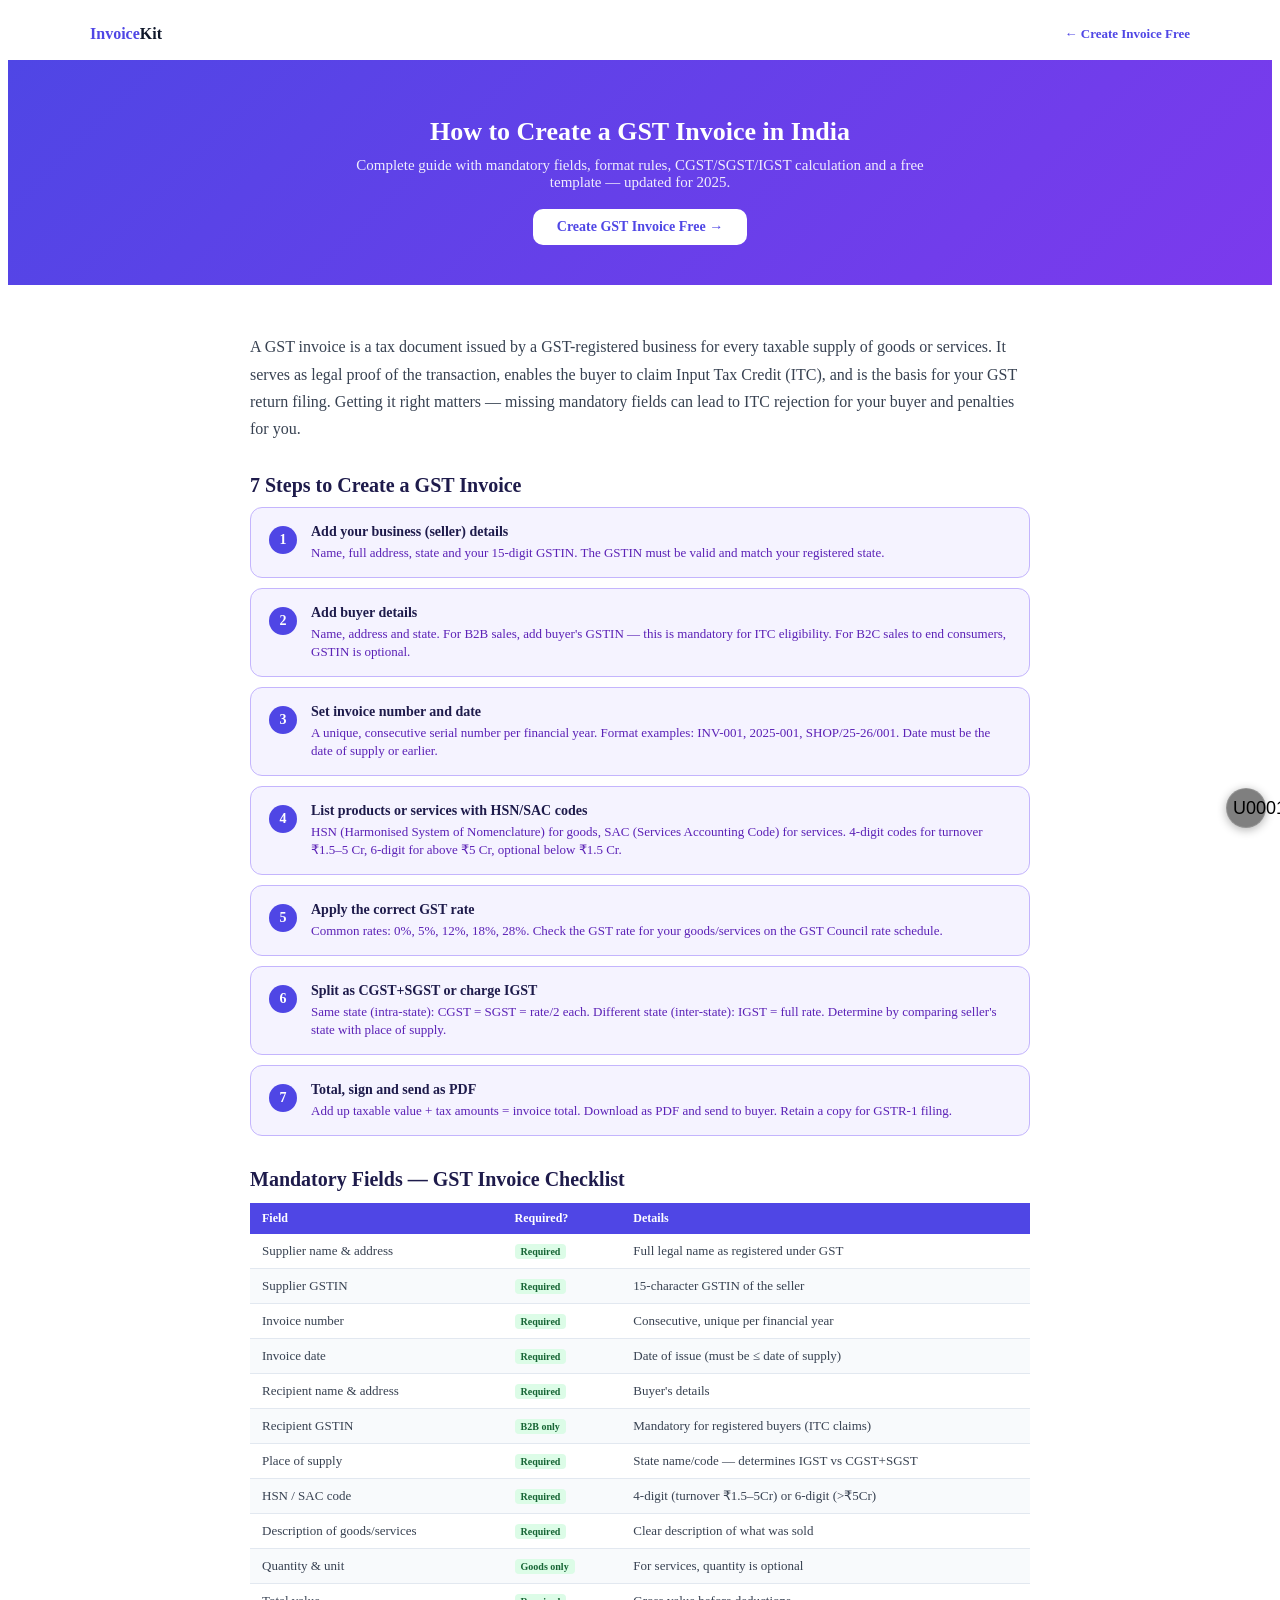
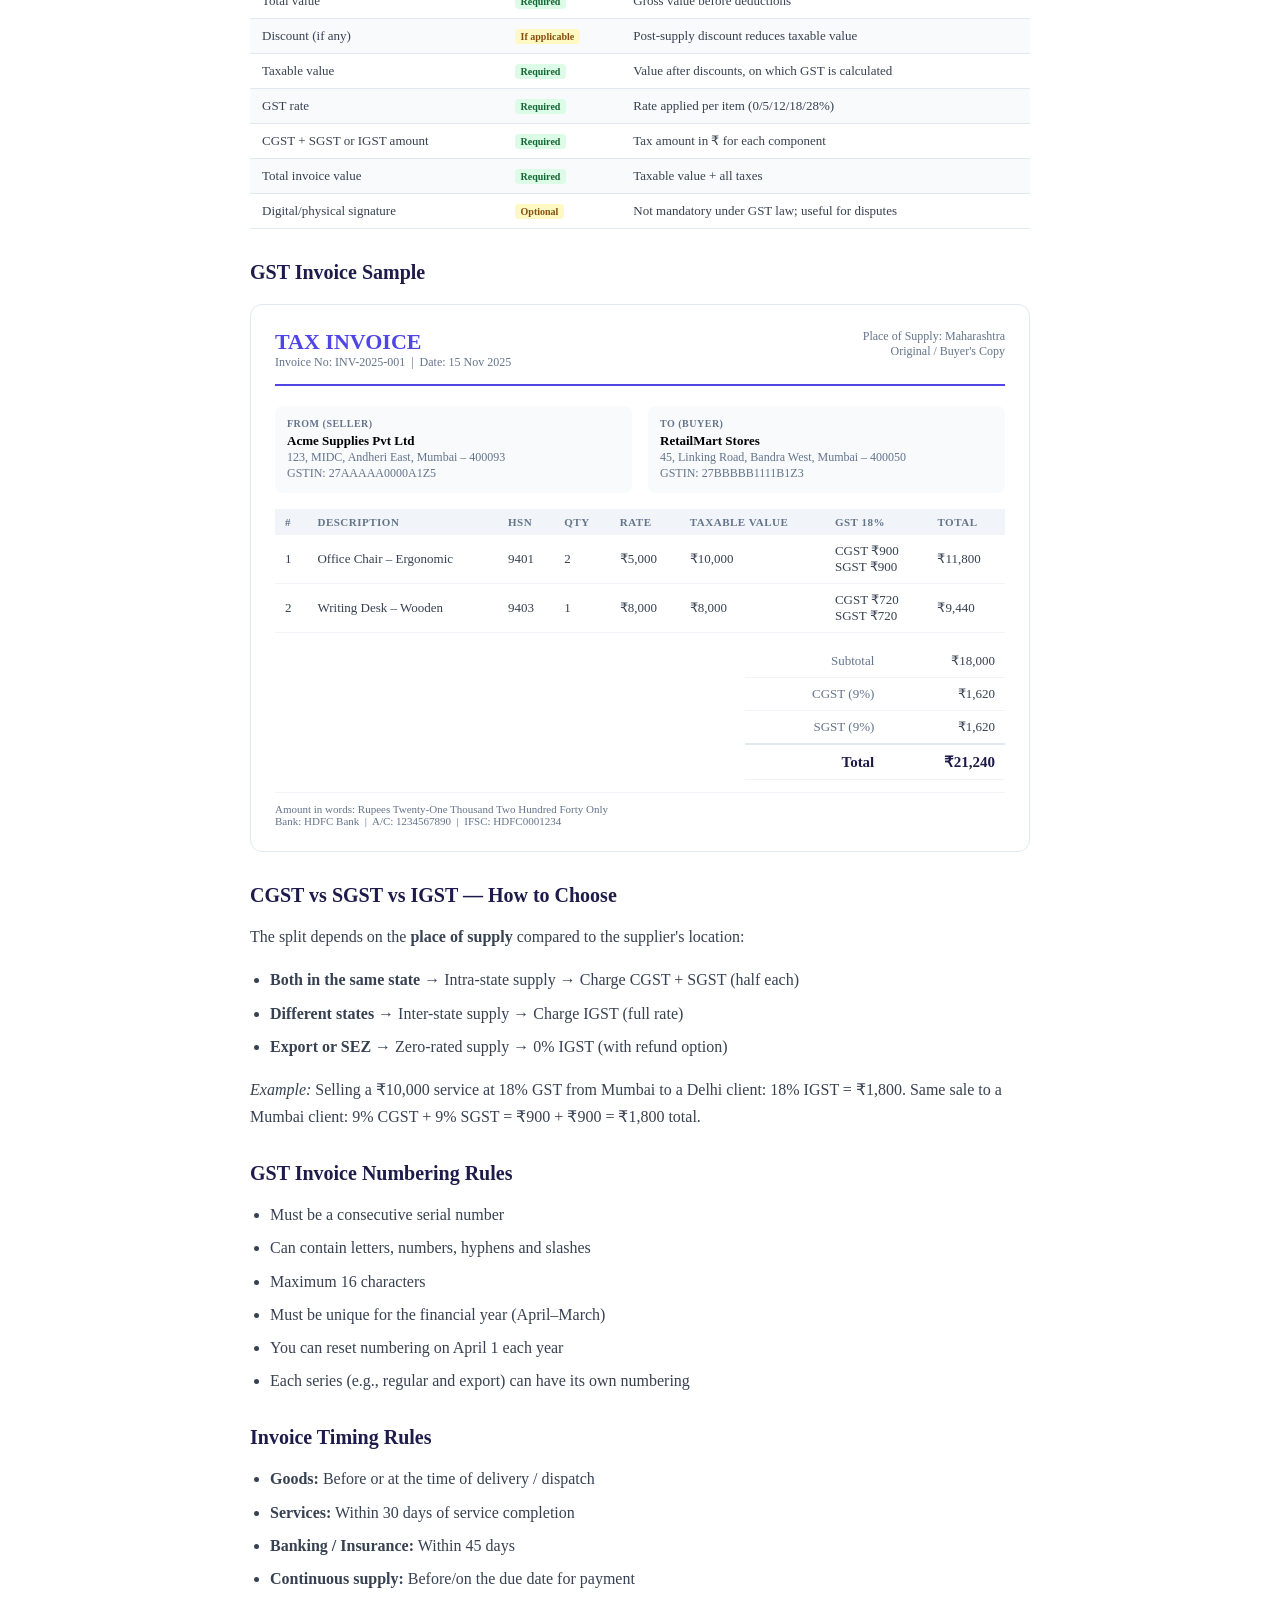
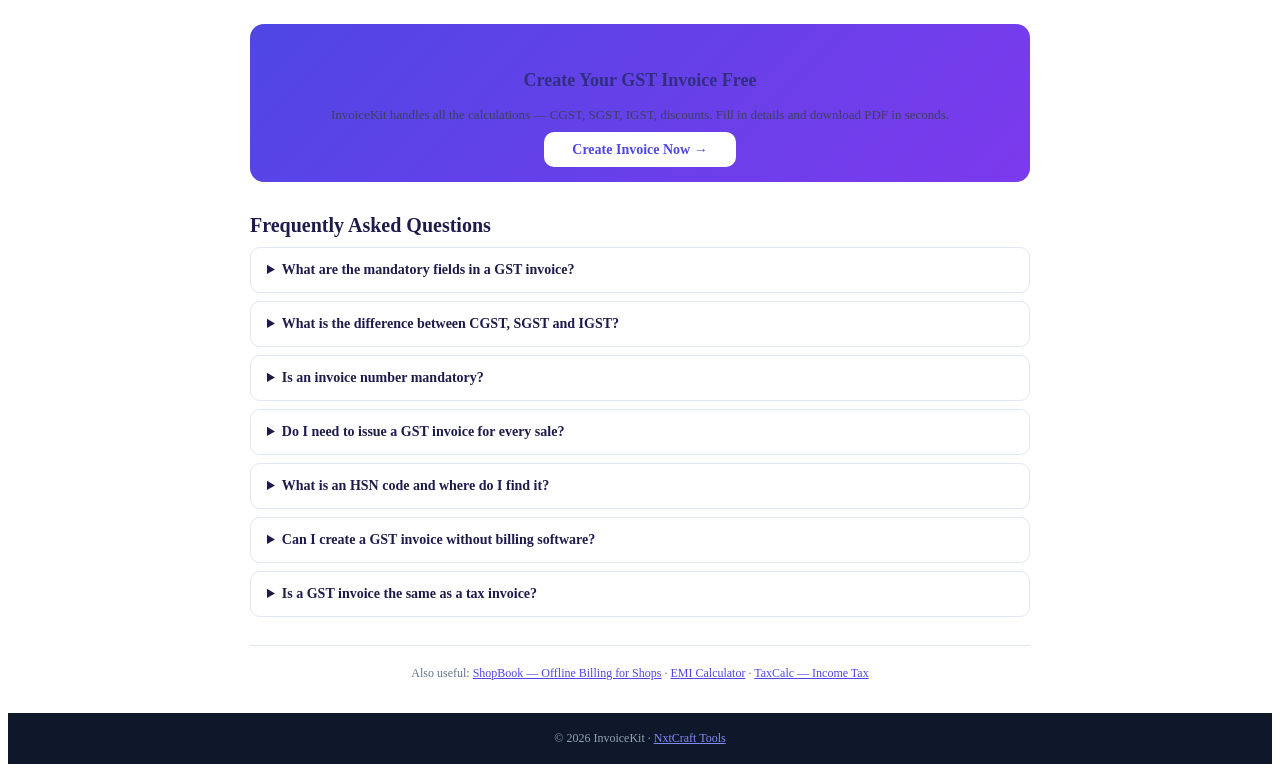
==== gst-invoice-guide/index.html @ d8c1b2c1 "feat: add dark mode toggle Co-Authored-By: Claude Sonnet 4.6 <noreply@anthropic.com>" ====
<!DOCTYPE html>
<html lang="en">
<head>
<script>!function(){var t=localStorage.getItem('nc_theme')||(window.matchMedia('(prefers-color-scheme:dark)').matches?'dark':'light');document.documentElement.setAttribute('data-theme',t)}()</script>
<meta charset="UTF-8">
<meta name="viewport" content="width=device-width, initial-scale=1.0">
<title>How to Create a GST Invoice — Complete Guide 2025 | InvoiceKit</title>
<meta name="description" content="Step-by-step guide to creating a GST invoice in India. Learn mandatory fields, GSTIN format, invoice numbering rules, HSN/SAC codes, GST calculation and free template.">
<meta name="keywords" content="how to create gst invoice, gst invoice format, gst invoice mandatory fields, gst invoice example, gst bill format, how to make gst invoice, gst invoice india, gst invoice template free">
<link rel="canonical" href="https://nxtcraft.github.io/invoicekit/gst-invoice-guide/">
<meta property="og:title" content="How to Create a GST Invoice — Complete Guide 2025">
<meta property="og:description" content="Step-by-step: mandatory fields, GSTIN, HSN codes, GST calculation, invoice numbering. Free GST invoice generator included.">
<meta property="og:type" content="article">
<meta name="twitter:card" content="summary_large_image">
<script type="application/ld+json">
{
  "@context": "https://schema.org",
  "@type": "FAQPage",
  "mainEntity": [
    {
      "@type": "Question",
      "name": "What are the mandatory fields in a GST invoice?",
      "acceptedAnswer": { "@type": "Answer", "text": "A GST invoice must include: (1) Supplier's name, address, and GSTIN, (2) Unique invoice number, (3) Date of issue, (4) Recipient's name, address, and GSTIN (for registered buyers), (5) Description of goods or services, (6) HSN or SAC code, (7) Quantity and unit, (8) Total value, (9) Taxable value after discounts, (10) GST rate (CGST+SGST or IGST), (11) Tax amount charged, (12) Place of supply." }
    },
    {
      "@type": "Question",
      "name": "What is the difference between CGST, SGST and IGST?",
      "acceptedAnswer": { "@type": "Answer", "text": "CGST (Central GST) and SGST (State GST) are charged on intra-state transactions — when buyer and seller are in the same state. Each is half of the total GST rate. IGST (Integrated GST) is charged on inter-state transactions — when buyer and seller are in different states. IGST equals the full GST rate. Example: 18% GST on an intra-state sale = 9% CGST + 9% SGST. Same item sold across state lines = 18% IGST." }
    },
    {
      "@type": "Question",
      "name": "Is an invoice number mandatory for GST?",
      "acceptedAnswer": { "@type": "Answer", "text": "Yes. A consecutive serial number is mandatory for every GST invoice. The number can contain letters, numbers, or special characters like hyphens. It must be unique for each financial year and can be reset at the start of a new financial year (April 1). Example formats: INV-001, 2025-001, TXN/2025/001." }
    },
    {
      "@type": "Question",
      "name": "When must a GST invoice be issued?",
      "acceptedAnswer": { "@type": "Answer", "text": "For goods: invoice must be issued at or before delivery (or dispatch if earlier). For services: within 30 days of service completion. For banking and insurance companies: within 45 days. Delayed invoices can attract penalties under GST law." }
    },
    {
      "@type": "Question",
      "name": "Is GST invoice required below ₹200?",
      "acceptedAnswer": { "@type": "Answer", "text": "No. A registered business is not required to issue a GST invoice for transactions below ₹200 to unregistered buyers, provided the buyer does not require an invoice. However, a consolidated invoice for all such transactions in a day must be issued." }
    }
  ]
}
</script>
<script type="application/ld+json">
{
  "@context": "https://schema.org",
  "@type": "HowTo",
  "name": "How to Create a GST Invoice",
  "description": "Step-by-step process to create a legally valid GST invoice in India",
  "totalTime": "PT5M",
  "step": [
    { "@type": "HowToStep", "name": "Add seller details", "text": "Enter your business name, address, state and GSTIN (15-digit GST Identification Number)." },
    { "@type": "HowToStep", "name": "Add buyer details", "text": "Enter the buyer's name, address, state and GSTIN (if registered). For B2C sales, GSTIN is optional." },
    { "@type": "HowToStep", "name": "Set invoice number and date", "text": "Enter a unique consecutive invoice number and the date of issue." },
    { "@type": "HowToStep", "name": "Add line items", "text": "For each product or service: description, HSN/SAC code, quantity, unit, rate and applicable GST rate." },
    { "@type": "HowToStep", "name": "Calculate GST", "text": "For intra-state: split GST equally as CGST + SGST. For inter-state: charge IGST at the full rate." },
    { "@type": "HowToStep", "name": "Add total and notes", "text": "Sum up taxable value, CGST, SGST/IGST and total invoice value. Add payment terms or bank details if needed." },
    { "@type": "HowToStep", "name": "Download or print", "text": "Save as PDF and send to the buyer. Keep a copy for your records and GST return filing." }
  ]
}
</script>
<link rel="stylesheet" href="../css/main.css">
<style>
.guide-hero { background: linear-gradient(135deg,#4f46e5 0%,#7c3aed 100%); color:#fff; padding:40px 24px; text-align:center; }
.guide-hero h1 { font-size:26px; font-weight:800; margin-bottom:10px; }
.guide-hero p { font-size:15px; opacity:.9; max-width:600px; margin:0 auto 18px; }
.guide-hero a.cta { display:inline-block; background:#fff; color:#4f46e5; font-weight:800; padding:10px 24px; border-radius:10px; text-decoration:none; font-size:14px; }
.guide-body { max-width:780px; margin:0 auto; padding:32px 20px; }
.guide-body h2 { font-size:20px; font-weight:800; color:#1e1b4b; margin:32px 0 10px; }
.guide-body h3 { font-size:16px; font-weight:700; color:#312e81; margin:22px 0 8px; }
.guide-body p { color:#374151; margin-bottom:12px; line-height:1.7; }
.guide-body ul, .guide-body ol { padding-left:20px; color:#374151; margin-bottom:12px; }
.guide-body li { margin-bottom:6px; line-height:1.7; }
.step-card { background:#f5f3ff; border:1.5px solid #c4b5fd; border-radius:12px; padding:16px 18px; margin:10px 0; display:flex; gap:14px; align-items:flex-start; }
.step-num { background:#4f46e5; color:#fff; font-weight:800; font-size:14px; border-radius:50%; width:28px; height:28px; display:flex; align-items:center; justify-content:center; flex-shrink:0; margin-top:2px; }
.step-text strong { display:block; font-size:14px; color:#1e1b4b; margin-bottom:3px; }
.step-text span { font-size:13px; color:#5b21b6; }
.invoice-sample { background:#fff; border:1.5px solid #e2e8f0; border-radius:12px; padding:24px; margin:20px 0; font-size:13px; }
.invoice-sample .inv-header { display:flex; justify-content:space-between; flex-wrap:wrap; gap:12px; margin-bottom:20px; padding-bottom:14px; border-bottom:2px solid #4f46e5; }
.invoice-sample .inv-title { font-size:22px; font-weight:900; color:#4f46e5; }
.invoice-sample .inv-meta { font-size:12px; color:#64748b; }
.invoice-sample .inv-parties { display:grid; grid-template-columns:1fr 1fr; gap:16px; margin-bottom:16px; }
.invoice-sample .party-block { background:#f8fafc; border-radius:8px; padding:12px; }
.invoice-sample .party-label { font-size:10px; font-weight:700; color:#64748b; text-transform:uppercase; letter-spacing:.5px; margin-bottom:4px; }
.invoice-sample table { width:100%; border-collapse:collapse; margin-bottom:12px; }
.invoice-sample th { background:#f1f5f9; font-size:11px; text-transform:uppercase; letter-spacing:.5px; color:#64748b; padding:7px 10px; text-align:left; }
.invoice-sample td { padding:8px 10px; border-bottom:1px solid #f1f5f9; color:#374151; }
.invoice-sample .totals { text-align:right; }
.invoice-sample .totals tr td:first-child { color:#64748b; }
.invoice-sample .totals tr.grand-total td { font-weight:800; color:#1e1b4b; font-size:15px; border-top:2px solid #e2e8f0; }
.faq-item { border:1px solid #e2e8f0; border-radius:10px; margin-bottom:8px; overflow:hidden; }
.faq-item summary { padding:14px 16px; font-weight:700; cursor:pointer; color:#1e1b4b; font-size:14px; }
.faq-item p { padding:0 16px 14px; color:#374151; font-size:13px; line-height:1.7; }
.field-table { width:100%; border-collapse:collapse; margin:12px 0; }
.field-table th { background:#4f46e5; color:#fff; font-size:12px; padding:8px 12px; text-align:left; }
.field-table td { padding:9px 12px; border-bottom:1px solid #e2e8f0; font-size:13px; color:#374151; }
.field-table tr:nth-child(even) td { background:#f8fafc; }
.req-badge { background:#dcfce7; color:#166534; font-size:10px; font-weight:700; padding:2px 6px; border-radius:4px; }
.opt-badge { background:#fef9c3; color:#854d0e; font-size:10px; font-weight:700; padding:2px 6px; border-radius:4px; }
.cta-box { background:linear-gradient(135deg,#4f46e5,#7c3aed); border-radius:14px; padding:24px; text-align:center; color:#fff; margin:32px 0; }
.cta-box h3 { font-size:18px; margin-bottom:8px; }
.cta-box p { font-size:13px; opacity:.9; margin-bottom:14px; }
.cta-box a { background:#fff; color:#4f46e5; font-weight:800; padding:10px 28px; border-radius:10px; text-decoration:none; font-size:14px; }
</style>

<style id="nc-dark">
html[data-theme="dark"]{color-scheme:dark}
html[data-theme="dark"] body{background:#111827!important;color:#e2e8f0!important}
html[data-theme="dark"] .card,html[data-theme="dark"] .form-panel,html[data-theme="dark"] .form-card,html[data-theme="dark"] .panel,html[data-theme="dark"] .info-box,html[data-theme="dark"] .result-box,html[data-theme="dark"] .result-card,html[data-theme="dark"] .calc-box,html[data-theme="dark"] .emi-card,html[data-theme="dark"] .schedule-wrap,html[data-theme="dark"] details,html[data-theme="dark"] .seo-box,html[data-theme="dark"] .note-box,html[data-theme="dark"] .breakdown-card{background:#1e293b!important;border-color:#334155!important;color:#e2e8f0!important}
html[data-theme="dark"] input[type=number],html[data-theme="dark"] input[type=text],html[data-theme="dark"] input[type=email],html[data-theme="dark"] input[type=range],html[data-theme="dark"] select,html[data-theme="dark"] textarea{background:#0f172a!important;border-color:#334155!important;color:#e2e8f0!important}
html[data-theme="dark"] table th{background:#1e293b!important;color:#94a3b8!important;border-color:#334155!important}
html[data-theme="dark"] table td{border-color:#1e293b!important;color:#e2e8f0!important}
html[data-theme="dark"] table tr:nth-child(even) td{background:#1a2535!important}
html[data-theme="dark"] h1,html[data-theme="dark"] h2,html[data-theme="dark"] h3,html[data-theme="dark"] h4{color:#f1f5f9!important}
html[data-theme="dark"] p,html[data-theme="dark"] li{color:#cbd5e1!important}
html[data-theme="dark"] label{color:#94a3b8!important}
</style>
</head>
<body>

<nav>
  <div style="display:flex; align-items:center; justify-content:space-between; max-width:1100px; margin:0 auto; padding:0 20px; height:52px;">
    <a href="../" style="font-weight:800; color:#4f46e5; text-decoration:none; font-size:16px;">Invoice<span style="color:#0f172a;">Kit</span></a>
    <a href="../" style="font-size:13px; color:#4f46e5; text-decoration:none; font-weight:600;">← Create Invoice Free</a>
  </div>
</nav>

<div class="guide-hero">
  <h1>How to Create a GST Invoice in India</h1>
  <p>Complete guide with mandatory fields, format rules, CGST/SGST/IGST calculation and a free template — updated for 2025.</p>
  <a href="../" class="cta">Create GST Invoice Free →</a>
</div>

<div class="guide-body">

  <p>A GST invoice is a tax document issued by a GST-registered business for every taxable supply of goods or services. It serves as legal proof of the transaction, enables the buyer to claim Input Tax Credit (ITC), and is the basis for your GST return filing. Getting it right matters — missing mandatory fields can lead to ITC rejection for your buyer and penalties for you.</p>

  <h2>7 Steps to Create a GST Invoice</h2>

  <div class="step-card">
    <div class="step-num">1</div>
    <div class="step-text">
      <strong>Add your business (seller) details</strong>
      <span>Name, full address, state and your 15-digit GSTIN. The GSTIN must be valid and match your registered state.</span>
    </div>
  </div>
  <div class="step-card">
    <div class="step-num">2</div>
    <div class="step-text">
      <strong>Add buyer details</strong>
      <span>Name, address and state. For B2B sales, add buyer's GSTIN — this is mandatory for ITC eligibility. For B2C sales to end consumers, GSTIN is optional.</span>
    </div>
  </div>
  <div class="step-card">
    <div class="step-num">3</div>
    <div class="step-text">
      <strong>Set invoice number and date</strong>
      <span>A unique, consecutive serial number per financial year. Format examples: INV-001, 2025-001, SHOP/25-26/001. Date must be the date of supply or earlier.</span>
    </div>
  </div>
  <div class="step-card">
    <div class="step-num">4</div>
    <div class="step-text">
      <strong>List products or services with HSN/SAC codes</strong>
      <span>HSN (Harmonised System of Nomenclature) for goods, SAC (Services Accounting Code) for services. 4-digit codes for turnover ₹1.5–5 Cr, 6-digit for above ₹5 Cr, optional below ₹1.5 Cr.</span>
    </div>
  </div>
  <div class="step-card">
    <div class="step-num">5</div>
    <div class="step-text">
      <strong>Apply the correct GST rate</strong>
      <span>Common rates: 0%, 5%, 12%, 18%, 28%. Check the GST rate for your goods/services on the GST Council rate schedule.</span>
    </div>
  </div>
  <div class="step-card">
    <div class="step-num">6</div>
    <div class="step-text">
      <strong>Split as CGST+SGST or charge IGST</strong>
      <span>Same state (intra-state): CGST = SGST = rate/2 each. Different state (inter-state): IGST = full rate. Determine by comparing seller's state with place of supply.</span>
    </div>
  </div>
  <div class="step-card">
    <div class="step-num">7</div>
    <div class="step-text">
      <strong>Total, sign and send as PDF</strong>
      <span>Add up taxable value + tax amounts = invoice total. Download as PDF and send to buyer. Retain a copy for GSTR-1 filing.</span>
    </div>
  </div>

  <h2>Mandatory Fields — GST Invoice Checklist</h2>
  <table class="field-table">
    <thead><tr><th>Field</th><th>Required?</th><th>Details</th></tr></thead>
    <tbody>
      <tr><td>Supplier name & address</td><td><span class="req-badge">Required</span></td><td>Full legal name as registered under GST</td></tr>
      <tr><td>Supplier GSTIN</td><td><span class="req-badge">Required</span></td><td>15-character GSTIN of the seller</td></tr>
      <tr><td>Invoice number</td><td><span class="req-badge">Required</span></td><td>Consecutive, unique per financial year</td></tr>
      <tr><td>Invoice date</td><td><span class="req-badge">Required</span></td><td>Date of issue (must be ≤ date of supply)</td></tr>
      <tr><td>Recipient name & address</td><td><span class="req-badge">Required</span></td><td>Buyer's details</td></tr>
      <tr><td>Recipient GSTIN</td><td><span class="req-badge">B2B only</span></td><td>Mandatory for registered buyers (ITC claims)</td></tr>
      <tr><td>Place of supply</td><td><span class="req-badge">Required</span></td><td>State name/code — determines IGST vs CGST+SGST</td></tr>
      <tr><td>HSN / SAC code</td><td><span class="req-badge">Required</span></td><td>4-digit (turnover ₹1.5–5Cr) or 6-digit (>₹5Cr)</td></tr>
      <tr><td>Description of goods/services</td><td><span class="req-badge">Required</span></td><td>Clear description of what was sold</td></tr>
      <tr><td>Quantity & unit</td><td><span class="req-badge">Goods only</span></td><td>For services, quantity is optional</td></tr>
      <tr><td>Total value</td><td><span class="req-badge">Required</span></td><td>Gross value before deductions</td></tr>
      <tr><td>Discount (if any)</td><td><span class="opt-badge">If applicable</span></td><td>Post-supply discount reduces taxable value</td></tr>
      <tr><td>Taxable value</td><td><span class="req-badge">Required</span></td><td>Value after discounts, on which GST is calculated</td></tr>
      <tr><td>GST rate</td><td><span class="req-badge">Required</span></td><td>Rate applied per item (0/5/12/18/28%)</td></tr>
      <tr><td>CGST + SGST or IGST amount</td><td><span class="req-badge">Required</span></td><td>Tax amount in ₹ for each component</td></tr>
      <tr><td>Total invoice value</td><td><span class="req-badge">Required</span></td><td>Taxable value + all taxes</td></tr>
      <tr><td>Digital/physical signature</td><td><span class="opt-badge">Optional</span></td><td>Not mandatory under GST law; useful for disputes</td></tr>
    </tbody>
  </table>

  <h2>GST Invoice Sample</h2>
  <div class="invoice-sample">
    <div class="inv-header">
      <div>
        <div class="inv-title">TAX INVOICE</div>
        <div class="inv-meta">Invoice No: INV-2025-001 &nbsp;|&nbsp; Date: 15 Nov 2025</div>
      </div>
      <div style="text-align:right; font-size:12px; color:#64748b;">
        <div>Place of Supply: Maharashtra</div>
        <div>Original / Buyer's Copy</div>
      </div>
    </div>
    <div class="inv-parties">
      <div class="party-block">
        <div class="party-label">From (Seller)</div>
        <strong style="font-size:13px;">Acme Supplies Pvt Ltd</strong><br>
        <span style="color:#64748b; font-size:12px;">123, MIDC, Andheri East, Mumbai – 400093<br>GSTIN: 27AAAAA0000A1Z5</span>
      </div>
      <div class="party-block">
        <div class="party-label">To (Buyer)</div>
        <strong style="font-size:13px;">RetailMart Stores</strong><br>
        <span style="color:#64748b; font-size:12px;">45, Linking Road, Bandra West, Mumbai – 400050<br>GSTIN: 27BBBBB1111B1Z3</span>
      </div>
    </div>
    <table>
      <thead>
        <tr><th>#</th><th>Description</th><th>HSN</th><th>Qty</th><th>Rate</th><th>Taxable Value</th><th>GST 18%</th><th>Total</th></tr>
      </thead>
      <tbody>
        <tr><td>1</td><td>Office Chair – Ergonomic</td><td>9401</td><td>2</td><td>₹5,000</td><td>₹10,000</td><td>CGST ₹900<br>SGST ₹900</td><td>₹11,800</td></tr>
        <tr><td>2</td><td>Writing Desk – Wooden</td><td>9403</td><td>1</td><td>₹8,000</td><td>₹8,000</td><td>CGST ₹720<br>SGST ₹720</td><td>₹9,440</td></tr>
      </tbody>
    </table>
    <div class="totals">
      <table style="width:260px; margin-left:auto;">
        <tbody class="totals">
          <tr><td>Subtotal</td><td>₹18,000</td></tr>
          <tr><td>CGST (9%)</td><td>₹1,620</td></tr>
          <tr><td>SGST (9%)</td><td>₹1,620</td></tr>
          <tr class="grand-total"><td>Total</td><td>₹21,240</td></tr>
        </tbody>
      </table>
    </div>
    <div style="font-size:11px; color:#64748b; margin-top:12px; border-top:1px solid #f1f5f9; padding-top:10px;">
      Amount in words: Rupees Twenty-One Thousand Two Hundred Forty Only<br>
      Bank: HDFC Bank &nbsp;|&nbsp; A/C: 1234567890 &nbsp;|&nbsp; IFSC: HDFC0001234
    </div>
  </div>

  <h2>CGST vs SGST vs IGST — How to Choose</h2>
  <p>The split depends on the <strong>place of supply</strong> compared to the supplier's location:</p>
  <ul>
    <li><strong>Both in the same state</strong> → Intra-state supply → Charge CGST + SGST (half each)</li>
    <li><strong>Different states</strong> → Inter-state supply → Charge IGST (full rate)</li>
    <li><strong>Export or SEZ</strong> → Zero-rated supply → 0% IGST (with refund option)</li>
  </ul>
  <p><em>Example:</em> Selling a ₹10,000 service at 18% GST from Mumbai to a Delhi client: 18% IGST = ₹1,800. Same sale to a Mumbai client: 9% CGST + 9% SGST = ₹900 + ₹900 = ₹1,800 total.</p>

  <h2>GST Invoice Numbering Rules</h2>
  <ul>
    <li>Must be a consecutive serial number</li>
    <li>Can contain letters, numbers, hyphens and slashes</li>
    <li>Maximum 16 characters</li>
    <li>Must be unique for the financial year (April–March)</li>
    <li>You can reset numbering on April 1 each year</li>
    <li>Each series (e.g., regular and export) can have its own numbering</li>
  </ul>

  <h2>Invoice Timing Rules</h2>
  <ul>
    <li><strong>Goods:</strong> Before or at the time of delivery / dispatch</li>
    <li><strong>Services:</strong> Within 30 days of service completion</li>
    <li><strong>Banking / Insurance:</strong> Within 45 days</li>
    <li><strong>Continuous supply:</strong> Before/on the due date for payment</li>
  </ul>

  <div class="cta-box">
    <h3>Create Your GST Invoice Free</h3>
    <p>InvoiceKit handles all the calculations — CGST, SGST, IGST, discounts. Fill in details and download PDF in seconds.</p>
    <a href="../">Create Invoice Now →</a>
  </div>

  <h2>Frequently Asked Questions</h2>

  <details class="faq-item">
    <summary>What are the mandatory fields in a GST invoice?</summary>
    <p>Supplier name, address and GSTIN; invoice number and date; recipient details and GSTIN (for B2B); place of supply; HSN/SAC code; description, quantity and rate; taxable value; GST rate and amount (CGST+SGST or IGST); and total invoice value.</p>
  </details>

  <details class="faq-item">
    <summary>What is the difference between CGST, SGST and IGST?</summary>
    <p>CGST and SGST are charged on intra-state (within the same state) transactions — each at half the GST rate. IGST is charged on inter-state transactions at the full GST rate. Both result in the same total tax for the buyer, but the government distributes the revenue differently.</p>
  </details>

  <details class="faq-item">
    <summary>Is an invoice number mandatory?</summary>
    <p>Yes. A consecutive, unique serial number is mandatory on every GST invoice. It can include letters, numbers, hyphens and slashes (max 16 characters) and must be unique within the financial year.</p>
  </details>

  <details class="faq-item">
    <summary>Do I need to issue a GST invoice for every sale?</summary>
    <p>For sales above ₹200 to unregistered buyers, yes. For sales below ₹200 to unregistered buyers, you can issue a consolidated invoice for all such transactions during a day. For registered buyers (B2B), always issue an invoice regardless of amount.</p>
  </details>

  <details class="faq-item">
    <summary>What is an HSN code and where do I find it?</summary>
    <p>HSN (Harmonised System of Nomenclature) is an international system for classifying goods. In India, businesses with annual turnover above ₹1.5 crore must mention HSN codes on invoices (4-digit for ₹1.5–5Cr, 6-digit for above ₹5Cr). You can find HSN codes on the GST portal (www.gst.gov.in) under the HSN Search tool.</p>
  </details>

  <details class="faq-item">
    <summary>Can I create a GST invoice without billing software?</summary>
    <p>Yes. You can create a GST invoice in Excel, Word, or using a free online tool like InvoiceKit. The law doesn't require special software — it only requires that all mandatory fields are present and the invoice is retained for 6 years. Free tools are fine for small businesses and freelancers.</p>
  </details>

  <details class="faq-item">
    <summary>Is a GST invoice the same as a tax invoice?</summary>
    <p>Yes, under GST law the official document is called a "Tax Invoice." A GST invoice and tax invoice refer to the same document. Some states used to have separate VAT invoices before GST — those are now replaced by the unified GST tax invoice.</p>
  </details>

  <div style="margin-top:28px; padding-top:20px; border-top:1px solid #e2e8f0; text-align:center; font-size:12px; color:#64748b;">
    Also useful: <a href="https://nxtcraft.github.io/shopbook/" style="color:#4f46e5;">ShopBook — Offline Billing for Shops</a> ·
    <a href="https://nxtcraft.github.io/emicalc/" style="color:#4f46e5;">EMI Calculator</a> ·
    <a href="https://nxtcraft.github.io/taxcalc/" style="color:#4f46e5;">TaxCalc — Income Tax</a>
  </div>

</div>

<footer style="background:#0f172a; color:#94a3b8; text-align:center; padding:18px; font-size:12px; margin-top:0;">
  &copy; 2026 InvoiceKit · <a href="https://nxtcraft.github.io/" style="color:#818cf8;">NxtCraft Tools</a>
</footer>

<button id="nc-dm" title="Toggle dark mode" onclick="!function(){var e=document.documentElement,t=e.getAttribute('data-theme')==='dark'?'light':'dark';e.setAttribute('data-theme',t);localStorage.setItem('nc_theme',t);document.getElementById('nc-dm').textContent=t==='dark'?'\u2600\ufe0f':'\U0001f319'}()" style="position:fixed;bottom:72px;right:14px;z-index:9999;width:40px;height:40px;border-radius:50%;border:1px solid rgba(255,255,255,.15);cursor:pointer;font-size:18px;background:rgba(0,0,0,.5);backdrop-filter:blur(6px);box-shadow:0 2px 10px rgba(0,0,0,.3)">🌙</button>
<script>!function(){var b=document.getElementById('nc-dm');if(b)b.textContent=localStorage.getItem('nc_theme')==='dark'?'\u2600\ufe0f':'\U0001f319'}()</script>
</body>
</html>
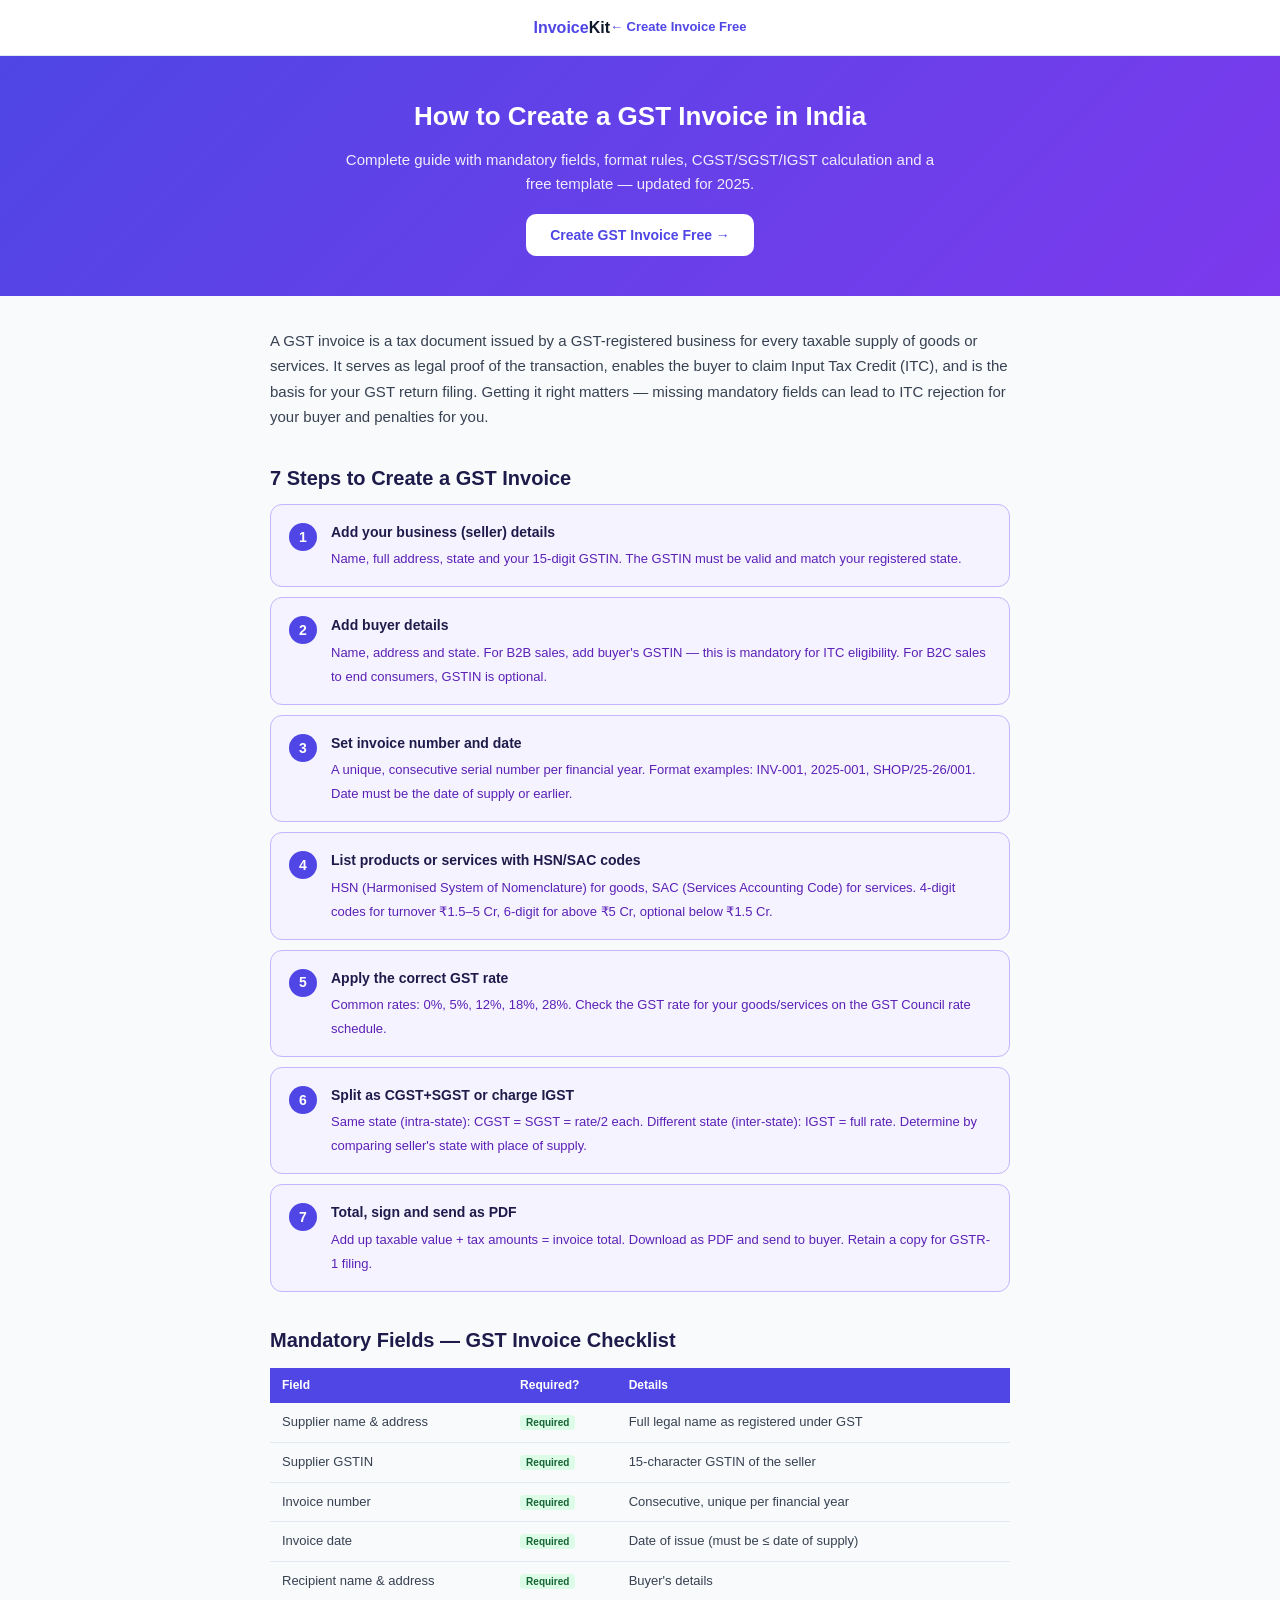
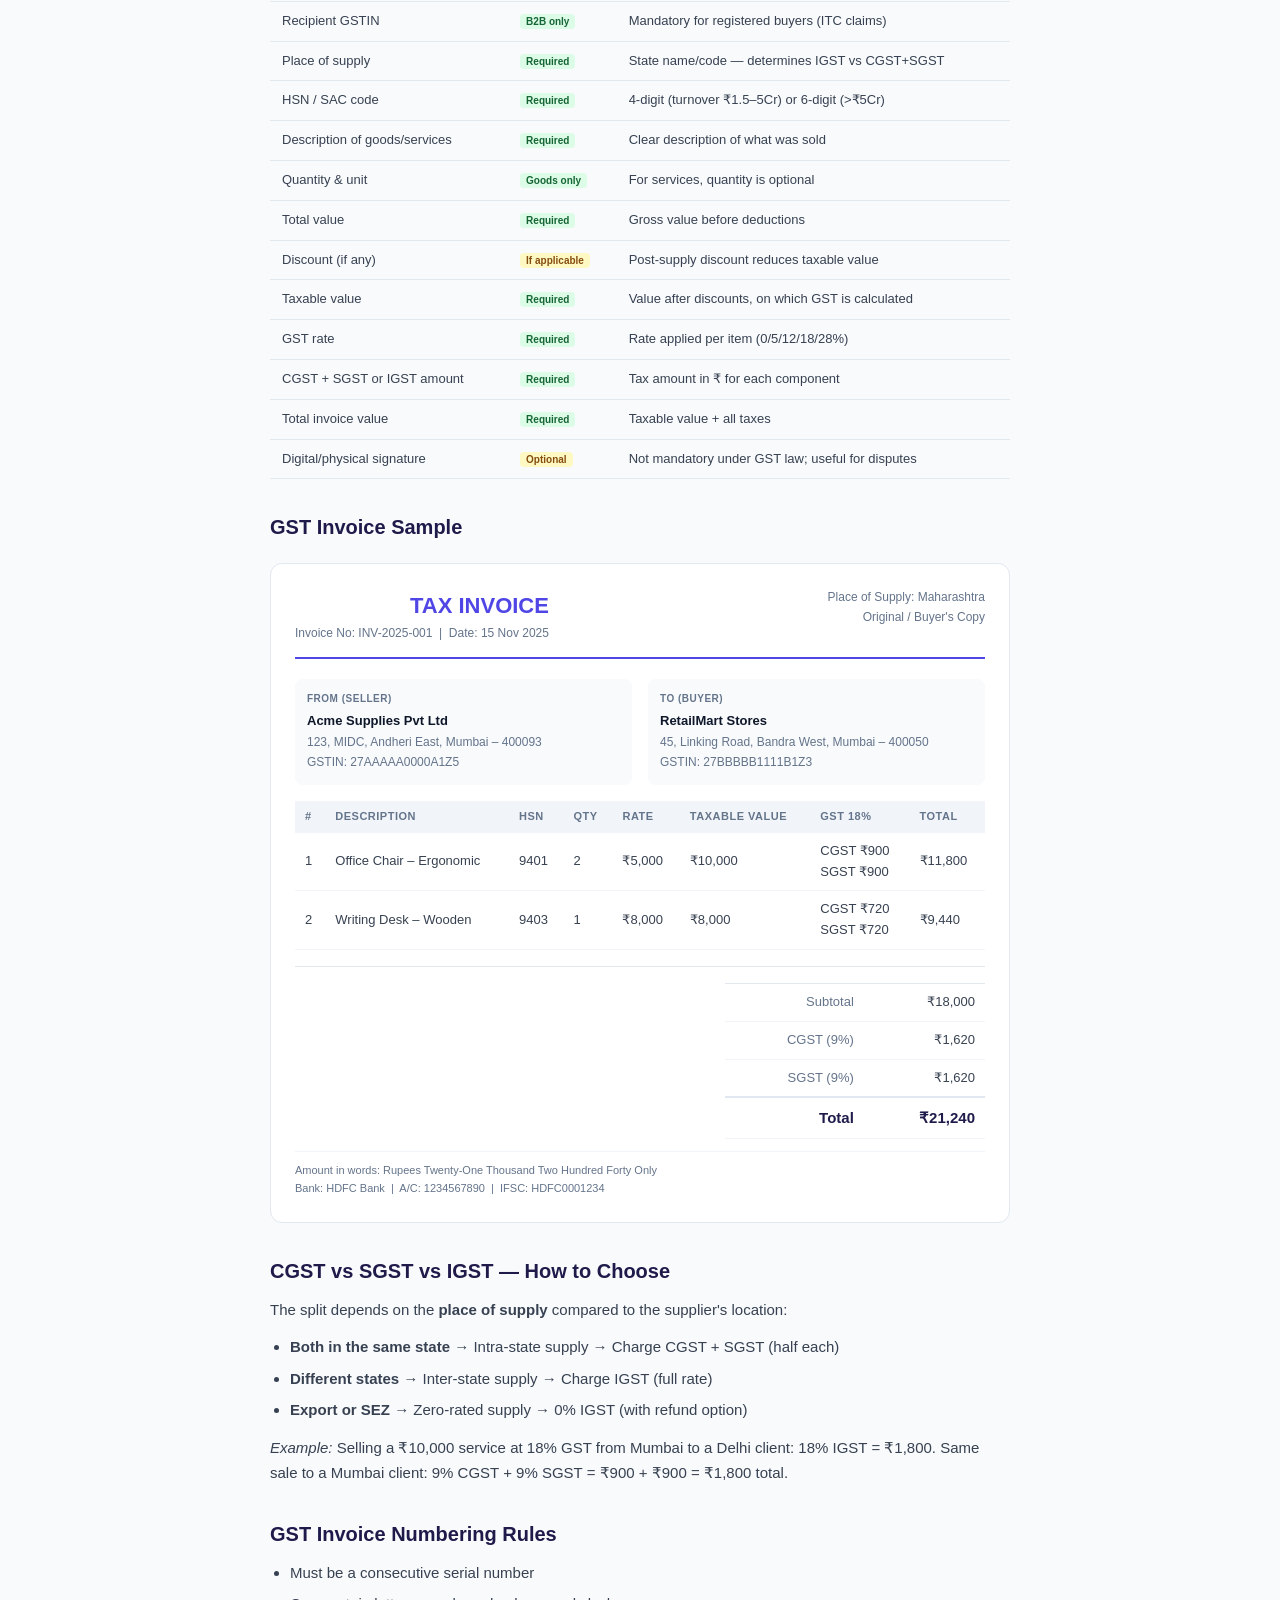
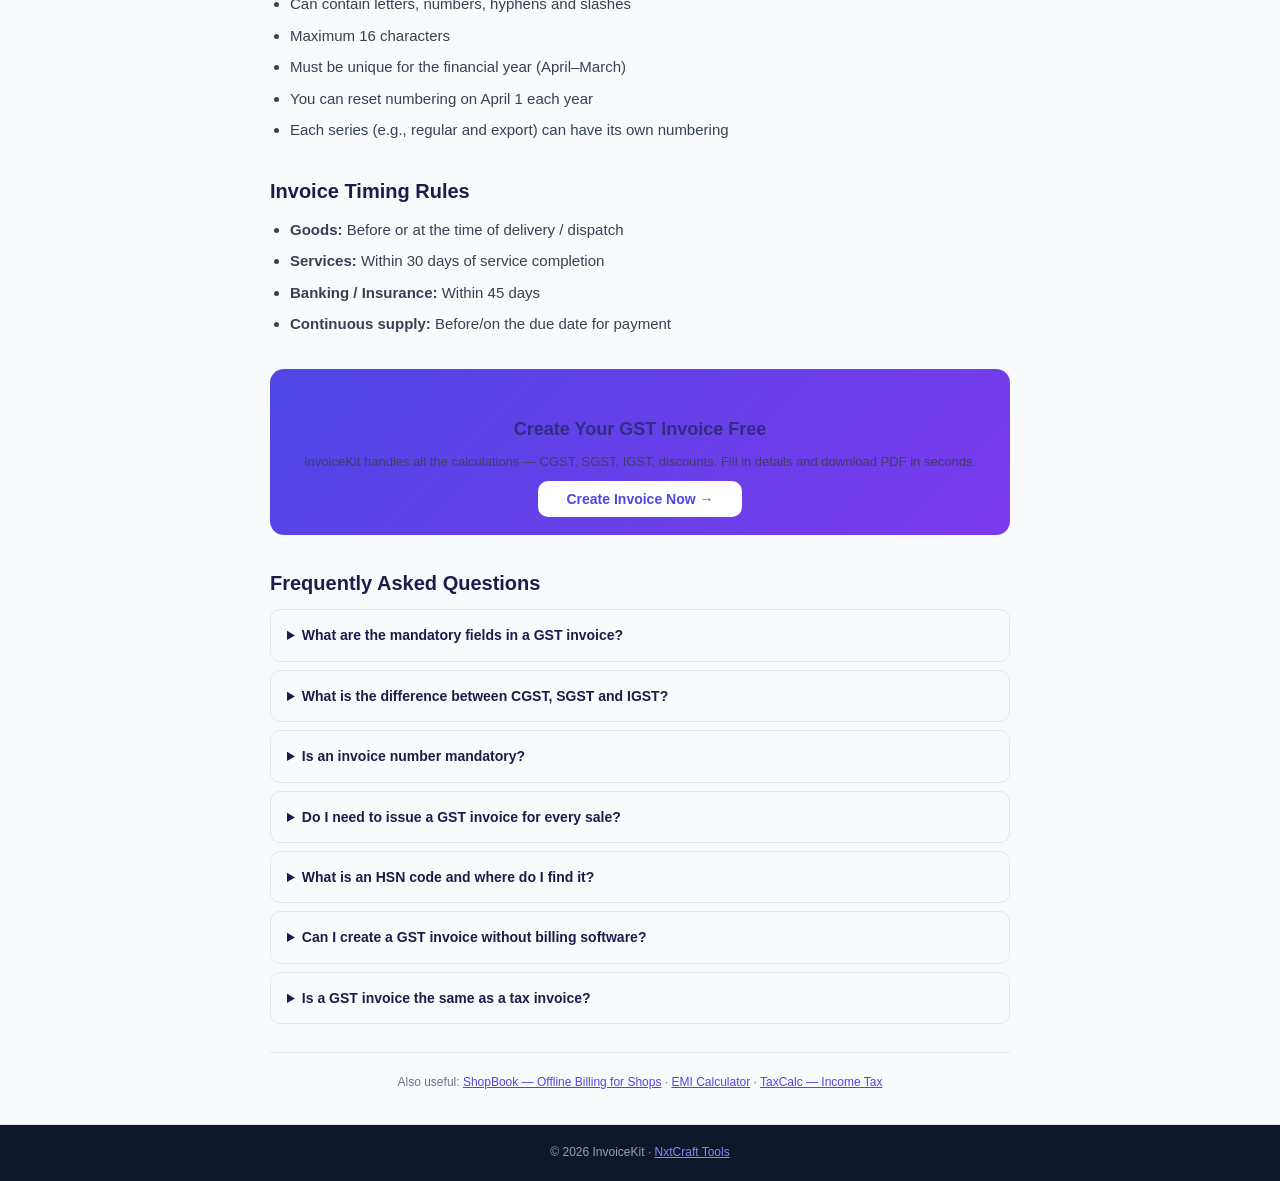
==== commit fccb1259: "fix: E2E audit fixes — dead links, mobile overflow, shared dark-mode Rewrite links/canonicals to cur" ====
--- a/gst-invoice-guide/index.html
+++ b/gst-invoice-guide/index.html
@@ -7,7 +7,7 @@
 <title>How to Create a GST Invoice — Complete Guide 2025 | InvoiceKit</title>
 <meta name="description" content="Step-by-step guide to creating a GST invoice in India. Learn mandatory fields, GSTIN format, invoice numbering rules, HSN/SAC codes, GST calculation and free template.">
 <meta name="keywords" content="how to create gst invoice, gst invoice format, gst invoice mandatory fields, gst invoice example, gst bill format, how to make gst invoice, gst invoice india, gst invoice template free">
-<link rel="canonical" href="https://nxtcraft.github.io/invoicekit/gst-invoice-guide/">
+<link rel="canonical" href="https://nxtcraft.github.io/invoicelab/gst-invoice-guide/">
 <meta property="og:title" content="How to Create a GST Invoice — Complete Guide 2025">
 <meta property="og:description" content="Step-by-step: mandatory fields, GSTIN, HSN codes, GST calculation, invoice numbering. Free GST invoice generator included.">
 <meta property="og:type" content="article">
@@ -107,18 +107,8 @@
 .cta-box a { background:#fff; color:#4f46e5; font-weight:800; padding:10px 28px; border-radius:10px; text-decoration:none; font-size:14px; }
 </style>
 
-<style id="nc-dark">
-html[data-theme="dark"]{color-scheme:dark}
-html[data-theme="dark"] body{background:#111827!important;color:#e2e8f0!important}
-html[data-theme="dark"] .card,html[data-theme="dark"] .form-panel,html[data-theme="dark"] .form-card,html[data-theme="dark"] .panel,html[data-theme="dark"] .info-box,html[data-theme="dark"] .result-box,html[data-theme="dark"] .result-card,html[data-theme="dark"] .calc-box,html[data-theme="dark"] .emi-card,html[data-theme="dark"] .schedule-wrap,html[data-theme="dark"] details,html[data-theme="dark"] .seo-box,html[data-theme="dark"] .note-box,html[data-theme="dark"] .breakdown-card{background:#1e293b!important;border-color:#334155!important;color:#e2e8f0!important}
-html[data-theme="dark"] input[type=number],html[data-theme="dark"] input[type=text],html[data-theme="dark"] input[type=email],html[data-theme="dark"] input[type=range],html[data-theme="dark"] select,html[data-theme="dark"] textarea{background:#0f172a!important;border-color:#334155!important;color:#e2e8f0!important}
-html[data-theme="dark"] table th{background:#1e293b!important;color:#94a3b8!important;border-color:#334155!important}
-html[data-theme="dark"] table td{border-color:#1e293b!important;color:#e2e8f0!important}
-html[data-theme="dark"] table tr:nth-child(even) td{background:#1a2535!important}
-html[data-theme="dark"] h1,html[data-theme="dark"] h2,html[data-theme="dark"] h3,html[data-theme="dark"] h4{color:#f1f5f9!important}
-html[data-theme="dark"] p,html[data-theme="dark"] li{color:#cbd5e1!important}
-html[data-theme="dark"] label{color:#94a3b8!important}
-</style>
+<link rel="stylesheet" id="nc-dark" href="/assets/nc-dark.css">
+<style id="nc-mobile">@media(max-width:640px){table{display:block;max-width:100%;overflow-x:auto;-webkit-overflow-scrolling:touch}}</style>
 </head>
 <body>
 
@@ -346,7 +336,6 @@
   &copy; 2026 InvoiceKit · <a href="https://nxtcraft.github.io/" style="color:#818cf8;">NxtCraft Tools</a>
 </footer>
 
-<button id="nc-dm" title="Toggle dark mode" onclick="!function(){var e=document.documentElement,t=e.getAttribute('data-theme')==='dark'?'light':'dark';e.setAttribute('data-theme',t);localStorage.setItem('nc_theme',t);document.getElementById('nc-dm').textContent=t==='dark'?'\u2600\ufe0f':'\U0001f319'}()" style="position:fixed;bottom:72px;right:14px;z-index:9999;width:40px;height:40px;border-radius:50%;border:1px solid rgba(255,255,255,.15);cursor:pointer;font-size:18px;background:rgba(0,0,0,.5);backdrop-filter:blur(6px);box-shadow:0 2px 10px rgba(0,0,0,.3)">🌙</button>
-<script>!function(){var b=document.getElementById('nc-dm');if(b)b.textContent=localStorage.getItem('nc_theme')==='dark'?'\u2600\ufe0f':'\U0001f319'}()</script>
+<script src="/assets/nc-theme.js" defer></script>
 </body>
 </html>
--- a/css/main.css
+++ b/css/main.css
@@ -0,0 +1,154 @@
+*, *::before, *::after { box-sizing: border-box; margin: 0; padding: 0; }
+
+:root {
+  --bg: #f8fafc;
+  --surface: #ffffff;
+  --surface2: #f1f5f9;
+  --border: #e2e8f0;
+  --accent: #4f46e5;
+  --accent-light: #eef2ff;
+  --success: #10b981;
+  --danger: #ef4444;
+  --text: #0f172a;
+  --muted: #64748b;
+  --label: #475569;
+}
+
+body {
+  font-family: -apple-system, BlinkMacSystemFont, 'Segoe UI', sans-serif;
+  background: var(--bg);
+  color: var(--text);
+  min-height: 100vh;
+  font-size: 15px;
+  line-height: 1.6;
+}
+
+/* NAV */
+nav {
+  background: var(--surface);
+  border-bottom: 1px solid var(--border);
+  padding: 0 24px;
+  height: 56px;
+  display: flex;
+  align-items: center;
+  position: sticky;
+  top: 0;
+  z-index: 10;
+}
+.nav-logo { font-size: 18px; font-weight: 700; color: var(--text); text-decoration: none; }
+.nav-logo span { color: var(--accent); }
+.nav-tag { margin-left: 10px; background: var(--accent-light); color: var(--accent); font-size: 11px; font-weight: 600; padding: 2px 8px; border-radius: 20px; }
+
+/* CONTAINER */
+.container { max-width: 860px; margin: 0 auto; padding: 0 20px; }
+.page-header { padding: 40px 0 28px; }
+.page-header h1 { font-size: clamp(22px, 3.5vw, 30px); font-weight: 700; margin-bottom: 6px; }
+.page-header p { color: var(--muted); font-size: 14px; }
+
+/* SECTION */
+.section { background: var(--surface); border: 1px solid var(--border); border-radius: 14px; padding: 24px; margin-bottom: 16px; }
+.section-title { font-size: 13px; font-weight: 600; color: var(--label); text-transform: uppercase; letter-spacing: 0.05em; margin-bottom: 18px; }
+
+/* TWO-COL */
+.two-col { display: grid; grid-template-columns: 1fr 1fr; gap: 14px; }
+@media (max-width: 600px) { .two-col { grid-template-columns: 1fr; } }
+
+/* FIELD */
+.field { margin-bottom: 14px; }
+.field label { display: block; color: var(--label); font-size: 12px; font-weight: 500; margin-bottom: 5px; }
+.field input, .field textarea, .field select {
+  width: 100%;
+  background: var(--bg);
+  border: 1px solid var(--border);
+  border-radius: 8px;
+  padding: 9px 12px;
+  color: var(--text);
+  font-size: 14px;
+  outline: none;
+  font-family: inherit;
+  transition: border-color .15s;
+}
+.field input:focus, .field textarea:focus, .field select:focus { border-color: var(--accent); }
+.field textarea { resize: vertical; min-height: 60px; }
+
+/* ITEMS TABLE */
+.items-header {
+  display: grid;
+  grid-template-columns: 1fr 80px 100px 100px 36px;
+  gap: 8px;
+  font-size: 11px;
+  font-weight: 600;
+  color: var(--muted);
+  text-transform: uppercase;
+  padding: 0 4px 8px;
+  border-bottom: 1px solid var(--border);
+  margin-bottom: 8px;
+}
+.item-row {
+  display: grid;
+  grid-template-columns: 1fr 80px 100px 100px 36px;
+  gap: 8px;
+  align-items: center;
+  margin-bottom: 8px;
+}
+.item-row input { margin-bottom: 0; }
+.item-total { font-size: 14px; font-weight: 600; color: var(--text); padding: 9px 4px; }
+.del-btn { width: 32px; height: 32px; border: none; background: none; color: var(--muted); cursor: pointer; font-size: 18px; border-radius: 6px; display: flex; align-items: center; justify-content: center; }
+.del-btn:hover { background: #fee2e2; color: var(--danger); }
+.add-item-btn { margin-top: 4px; background: none; border: 1px dashed var(--border); border-radius: 8px; padding: 9px 16px; color: var(--muted); cursor: pointer; font-size: 13px; width: 100%; }
+.add-item-btn:hover { border-color: var(--accent); color: var(--accent); }
+
+/* TOTALS */
+.totals { border-top: 1px solid var(--border); margin-top: 16px; padding-top: 16px; }
+.total-row { display: flex; justify-content: space-between; padding: 6px 0; font-size: 14px; }
+.total-row.grand { font-size: 18px; font-weight: 700; border-top: 2px solid var(--border); margin-top: 8px; padding-top: 12px; }
+.total-row.grand span:last-child { color: var(--accent); }
+
+/* BUTTONS */
+.actions { display: flex; gap: 10px; flex-wrap: wrap; padding: 20px 0 60px; }
+.btn { padding: 12px 24px; border: none; border-radius: 10px; font-size: 14px; font-weight: 600; cursor: pointer; transition: background .2s; }
+.btn-primary { background: var(--accent); color: #fff; }
+.btn-primary:hover { background: #4338ca; }
+.btn-secondary { background: var(--surface2); color: var(--label); border: 1px solid var(--border); }
+.btn-secondary:hover { background: var(--border); }
+
+/* PREVIEW MODAL */
+.modal-overlay {
+  position: fixed; inset: 0; background: rgba(0,0,0,0.5); z-index: 100;
+  display: flex; align-items: center; justify-content: center;
+  padding: 20px;
+}
+.modal-overlay.hidden { display: none; }
+.modal { background: white; border-radius: 14px; width: 100%; max-width: 680px; max-height: 90vh; overflow-y: auto; }
+.modal-head { padding: 20px 24px; border-bottom: 1px solid var(--border); display: flex; align-items: center; justify-content: space-between; }
+.modal-head h2 { font-size: 16px; font-weight: 600; }
+.modal-close { background: none; border: none; font-size: 22px; cursor: pointer; color: var(--muted); }
+.invoice-preview { padding: 32px; font-size: 13px; line-height: 1.6; }
+.inv-header { display: flex; justify-content: space-between; margin-bottom: 28px; }
+.inv-logo { font-size: 22px; font-weight: 700; color: var(--accent); }
+.inv-title { text-align: right; }
+.inv-title h1 { font-size: 26px; font-weight: 700; color: var(--text); letter-spacing: 2px; }
+.inv-title p { color: var(--muted); font-size: 12px; }
+.inv-parties { display: grid; grid-template-columns: 1fr 1fr; gap: 20px; margin-bottom: 24px; }
+.inv-party h3 { font-size: 11px; font-weight: 600; color: var(--muted); text-transform: uppercase; margin-bottom: 4px; }
+.inv-party p { font-size: 13px; }
+.inv-table { width: 100%; border-collapse: collapse; margin-bottom: 20px; }
+.inv-table th { text-align: left; font-size: 11px; font-weight: 600; color: var(--muted); text-transform: uppercase; padding: 8px 10px; border-bottom: 2px solid var(--border); }
+.inv-table td { padding: 8px 10px; border-bottom: 1px solid var(--border); font-size: 13px; }
+.inv-table td:nth-child(2), .inv-table td:nth-child(3), .inv-table td:nth-child(4),
+.inv-table th:nth-child(2), .inv-table th:nth-child(3), .inv-table th:nth-child(4) { text-align: right; }
+.inv-totals { text-align: right; }
+.inv-total-row { display: flex; justify-content: flex-end; gap: 60px; padding: 4px 0; font-size: 13px; }
+.inv-total-row.grand { font-weight: 700; font-size: 15px; border-top: 2px solid var(--border); margin-top: 8px; padding-top: 8px; color: var(--accent); }
+.inv-notes { margin-top: 24px; padding-top: 20px; border-top: 1px solid var(--border); color: var(--muted); font-size: 12px; }
+.inv-footer { margin-top: 20px; text-align: center; color: #cbd5e1; font-size: 11px; }
+.modal-actions { padding: 16px 24px; border-top: 1px solid var(--border); display: flex; gap: 10px; justify-content: flex-end; }
+
+/* FOOTER */
+footer { border-top: 1px solid var(--border); padding: 24px 20px; text-align: center; color: var(--muted); font-size: 12px; background: var(--surface); }
+
+@media (max-width: 580px) {
+  .items-header, .item-row { grid-template-columns: minmax(0,1fr) 44px 64px 64px 28px; gap: 4px; }
+  .item-row input { min-width: 0; }
+  .two-col { grid-template-columns: 1fr; }
+}
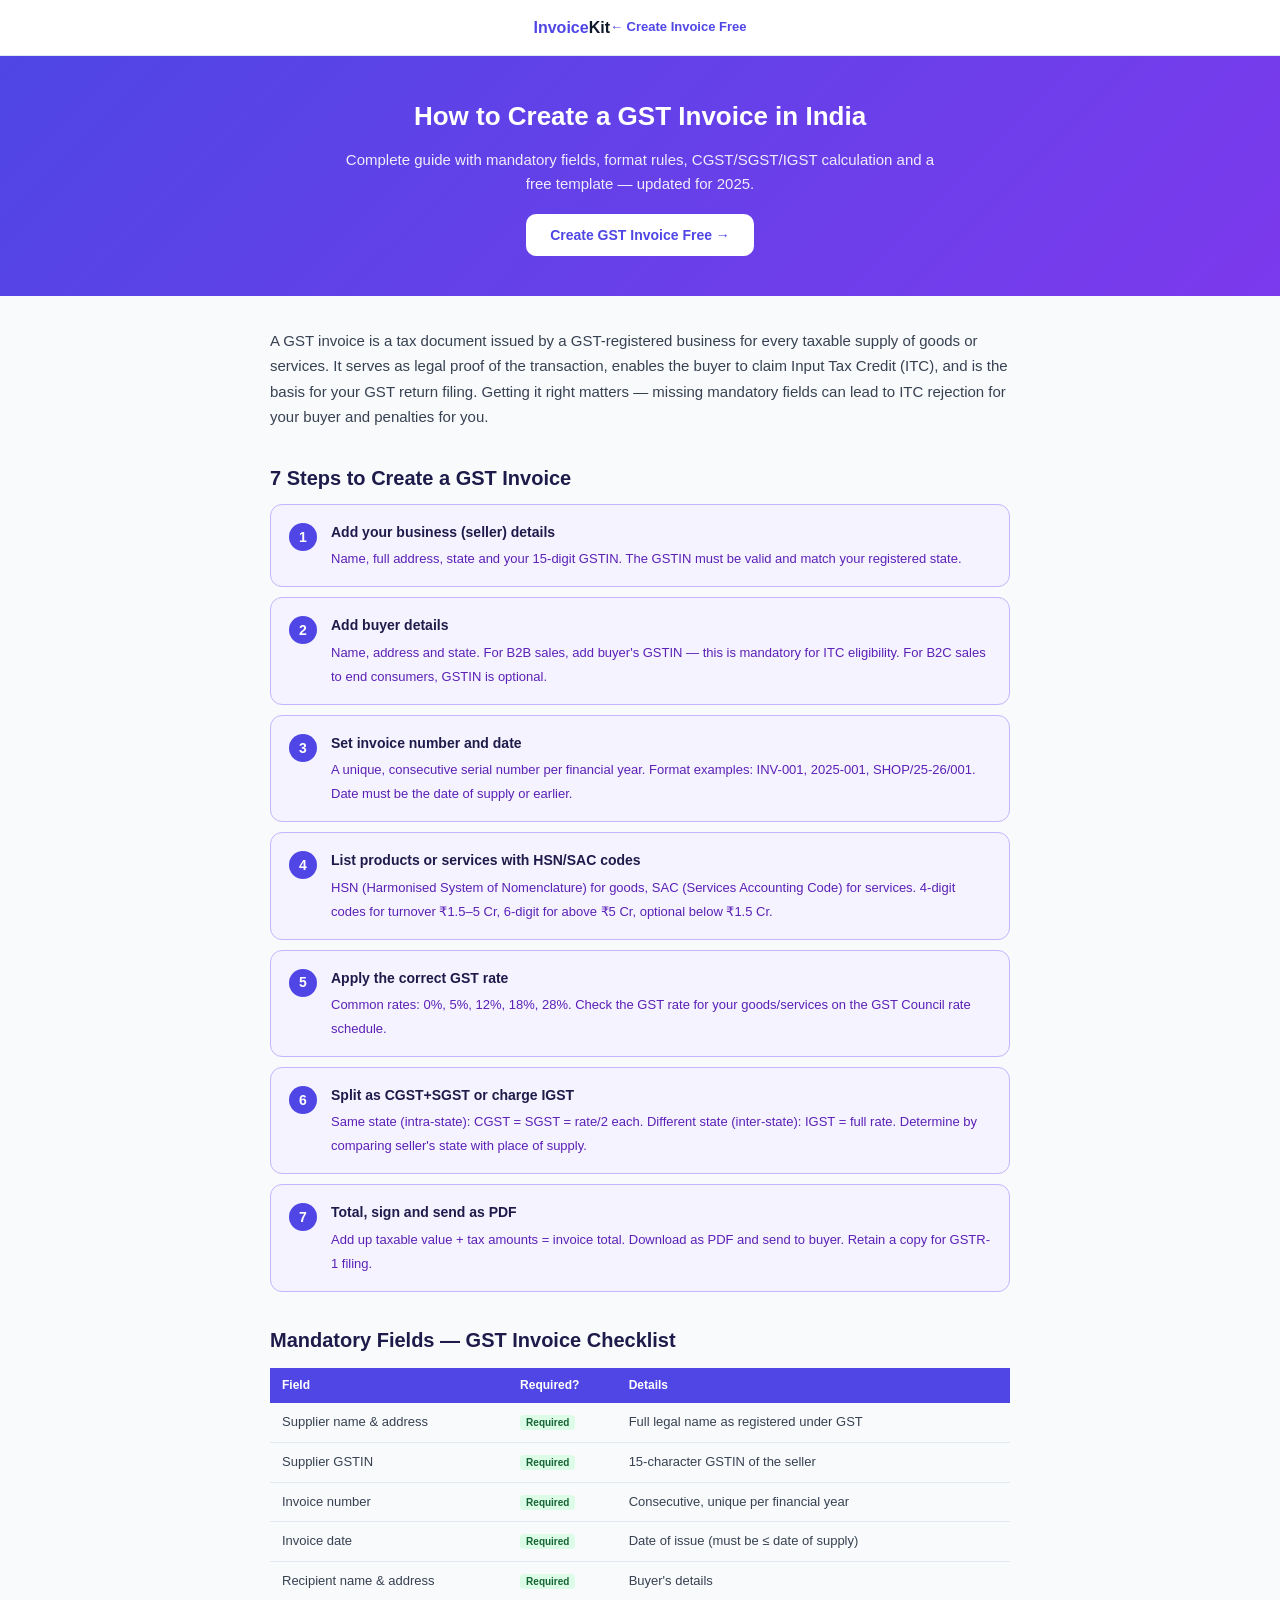
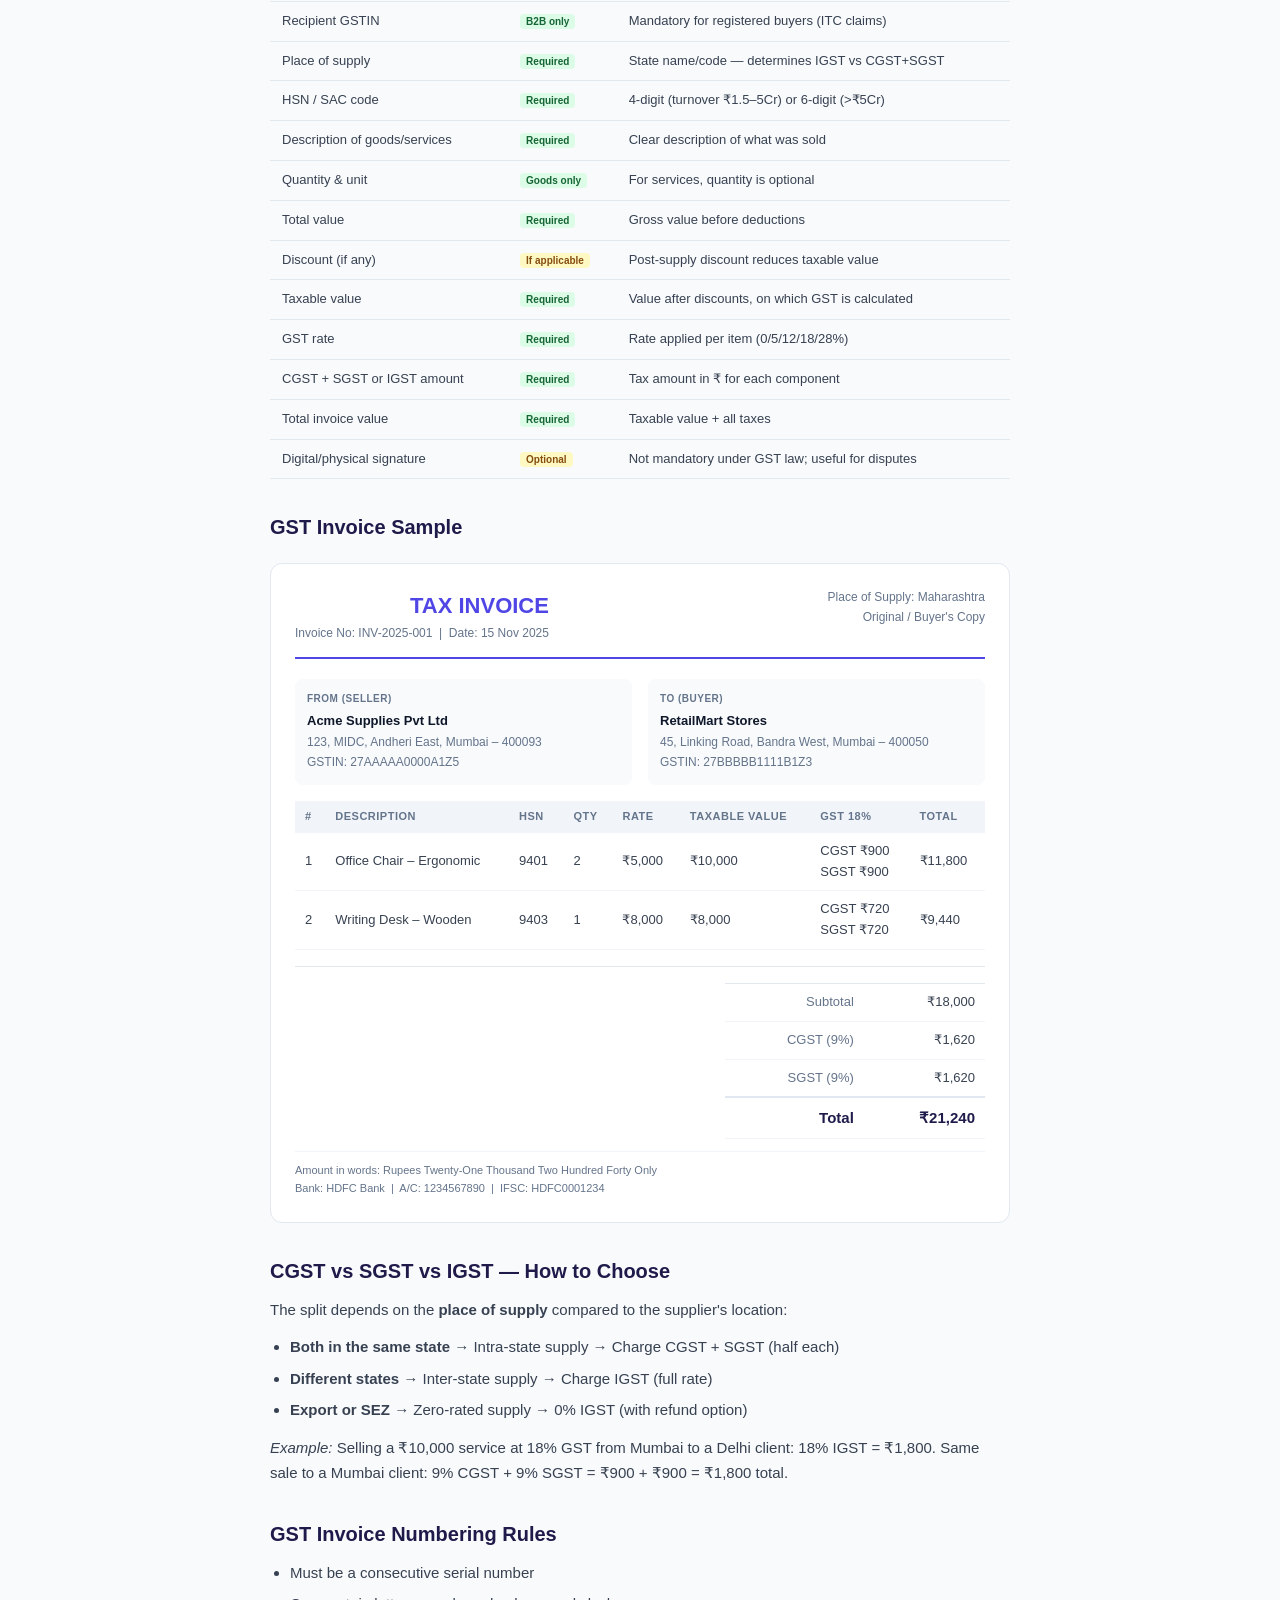
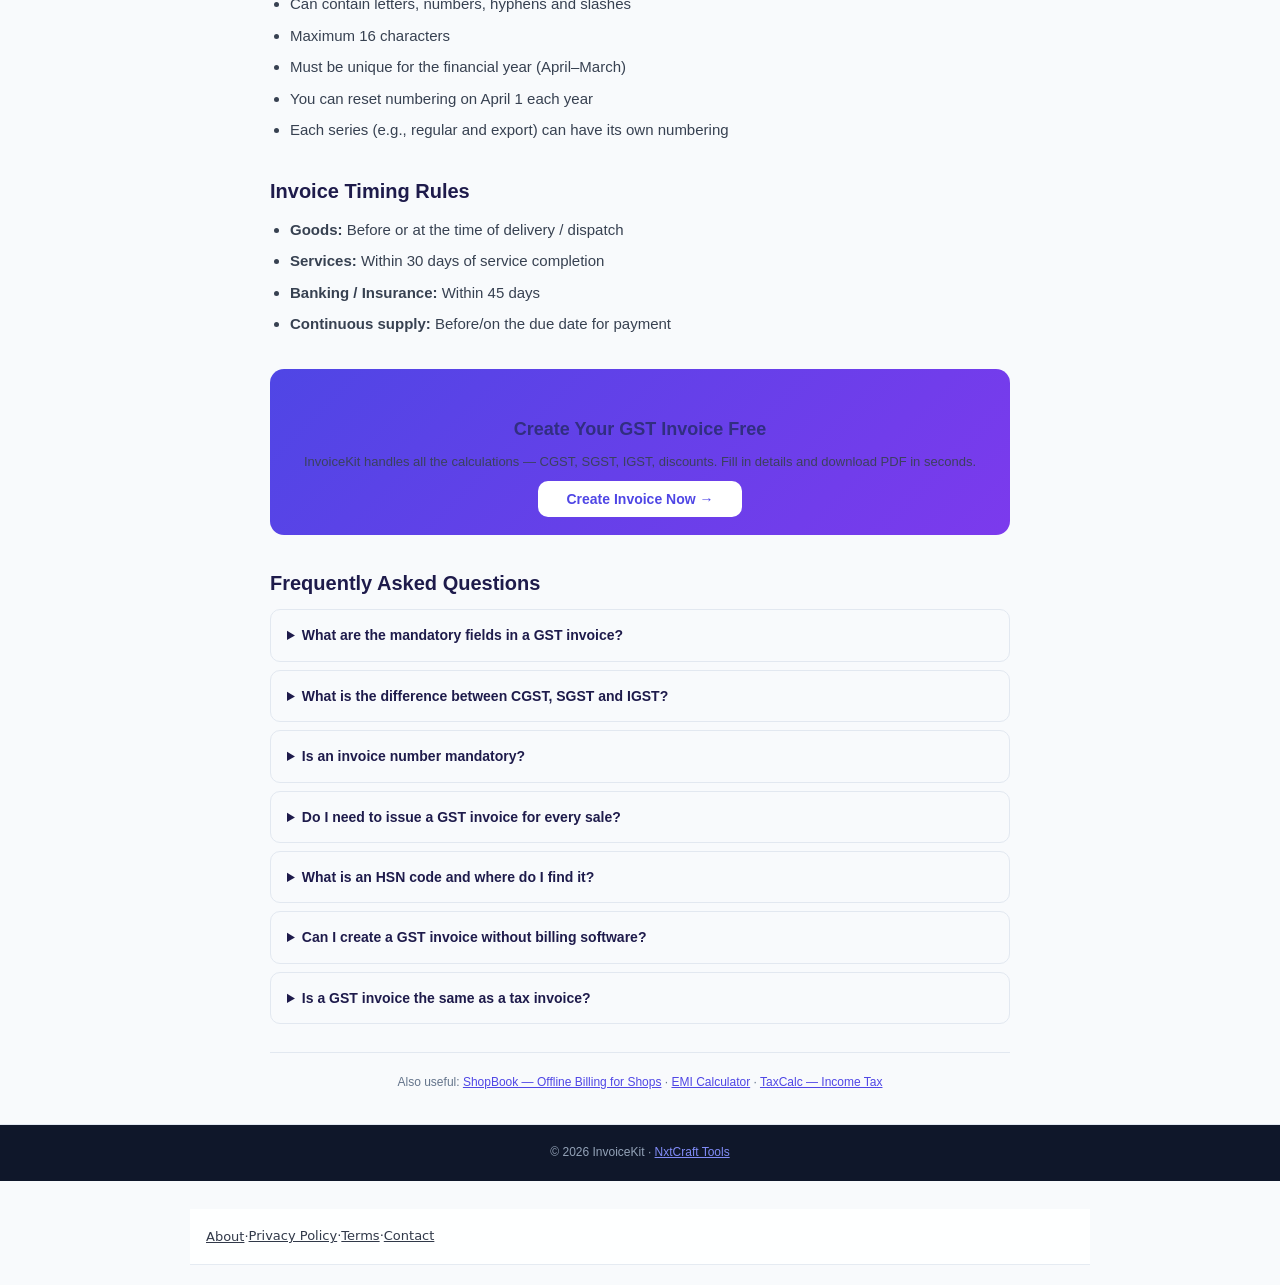
==== commit 730c1625: "AdSense readiness: trust footer (About/Privacy/Terms/Contact), AdSense script on content pages, adde" ====
--- a/gst-invoice-guide/index.html
+++ b/gst-invoice-guide/index.html
@@ -109,6 +109,7 @@
 
 <link rel="stylesheet" id="nc-dark" href="/assets/nc-dark.css">
 <style id="nc-mobile">@media(max-width:640px){table{display:block;max-width:100%;overflow-x:auto;-webkit-overflow-scrolling:touch}}</style>
+<script async src="https://pagead2.googlesyndication.com/pagead/js/adsbygoogle.js?client=ca-pub-9027849237070207" crossorigin="anonymous"></script>
 </head>
 <body>
 
@@ -337,5 +338,6 @@
 </footer>
 
 <script src="/assets/nc-theme.js" defer></script>
+<nav class="nc-legal" aria-label="Site information" style="max-width:900px;margin:28px auto 20px;padding:14px 16px;text-align:center;font:13px/1.8 system-ui,-apple-system,Segoe UI,sans-serif;opacity:.85"><a href="https://nxtcraft.github.io/about/" style="color:inherit;text-decoration:underline">About</a> &middot; <a href="https://nxtcraft.github.io/privacy/" style="color:inherit;text-decoration:underline">Privacy Policy</a> &middot; <a href="https://nxtcraft.github.io/terms/" style="color:inherit;text-decoration:underline">Terms</a> &middot; <a href="https://nxtcraft.github.io/contact/" style="color:inherit;text-decoration:underline">Contact</a></nav>
 </body>
 </html>
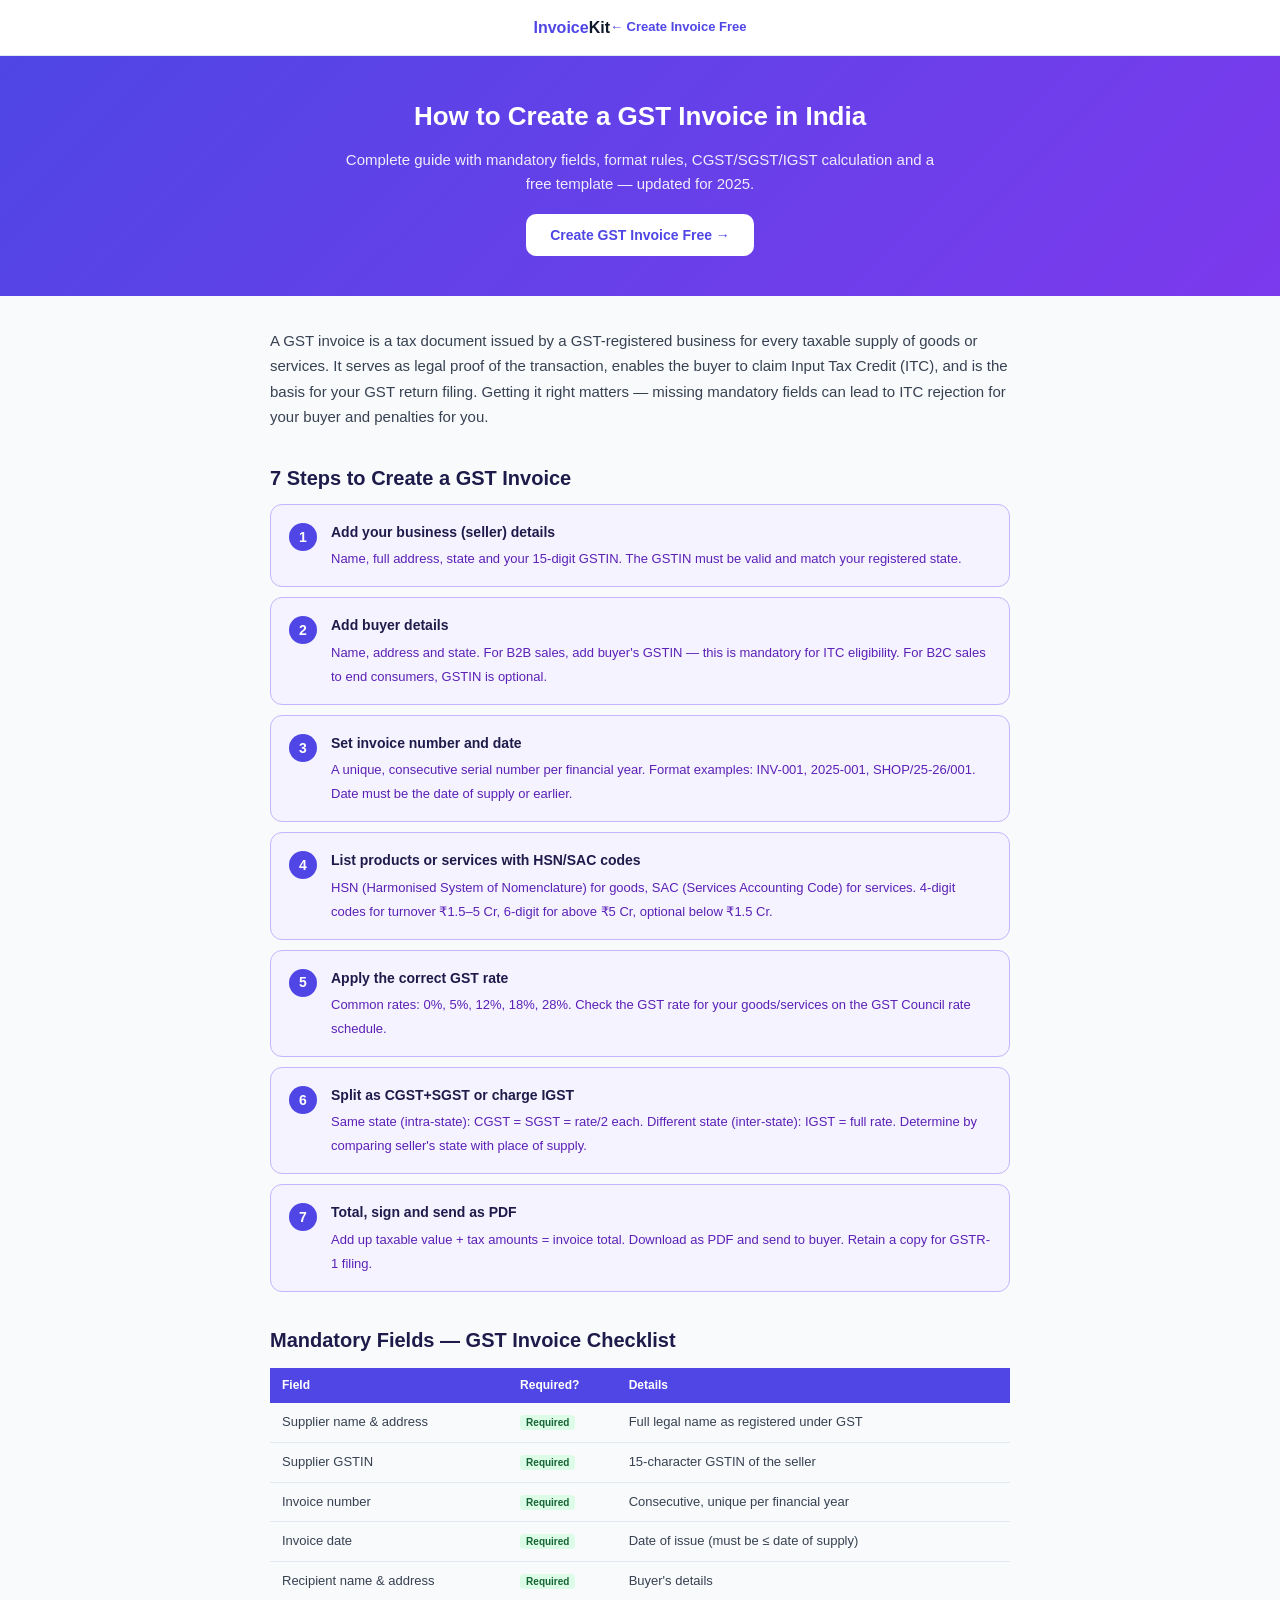
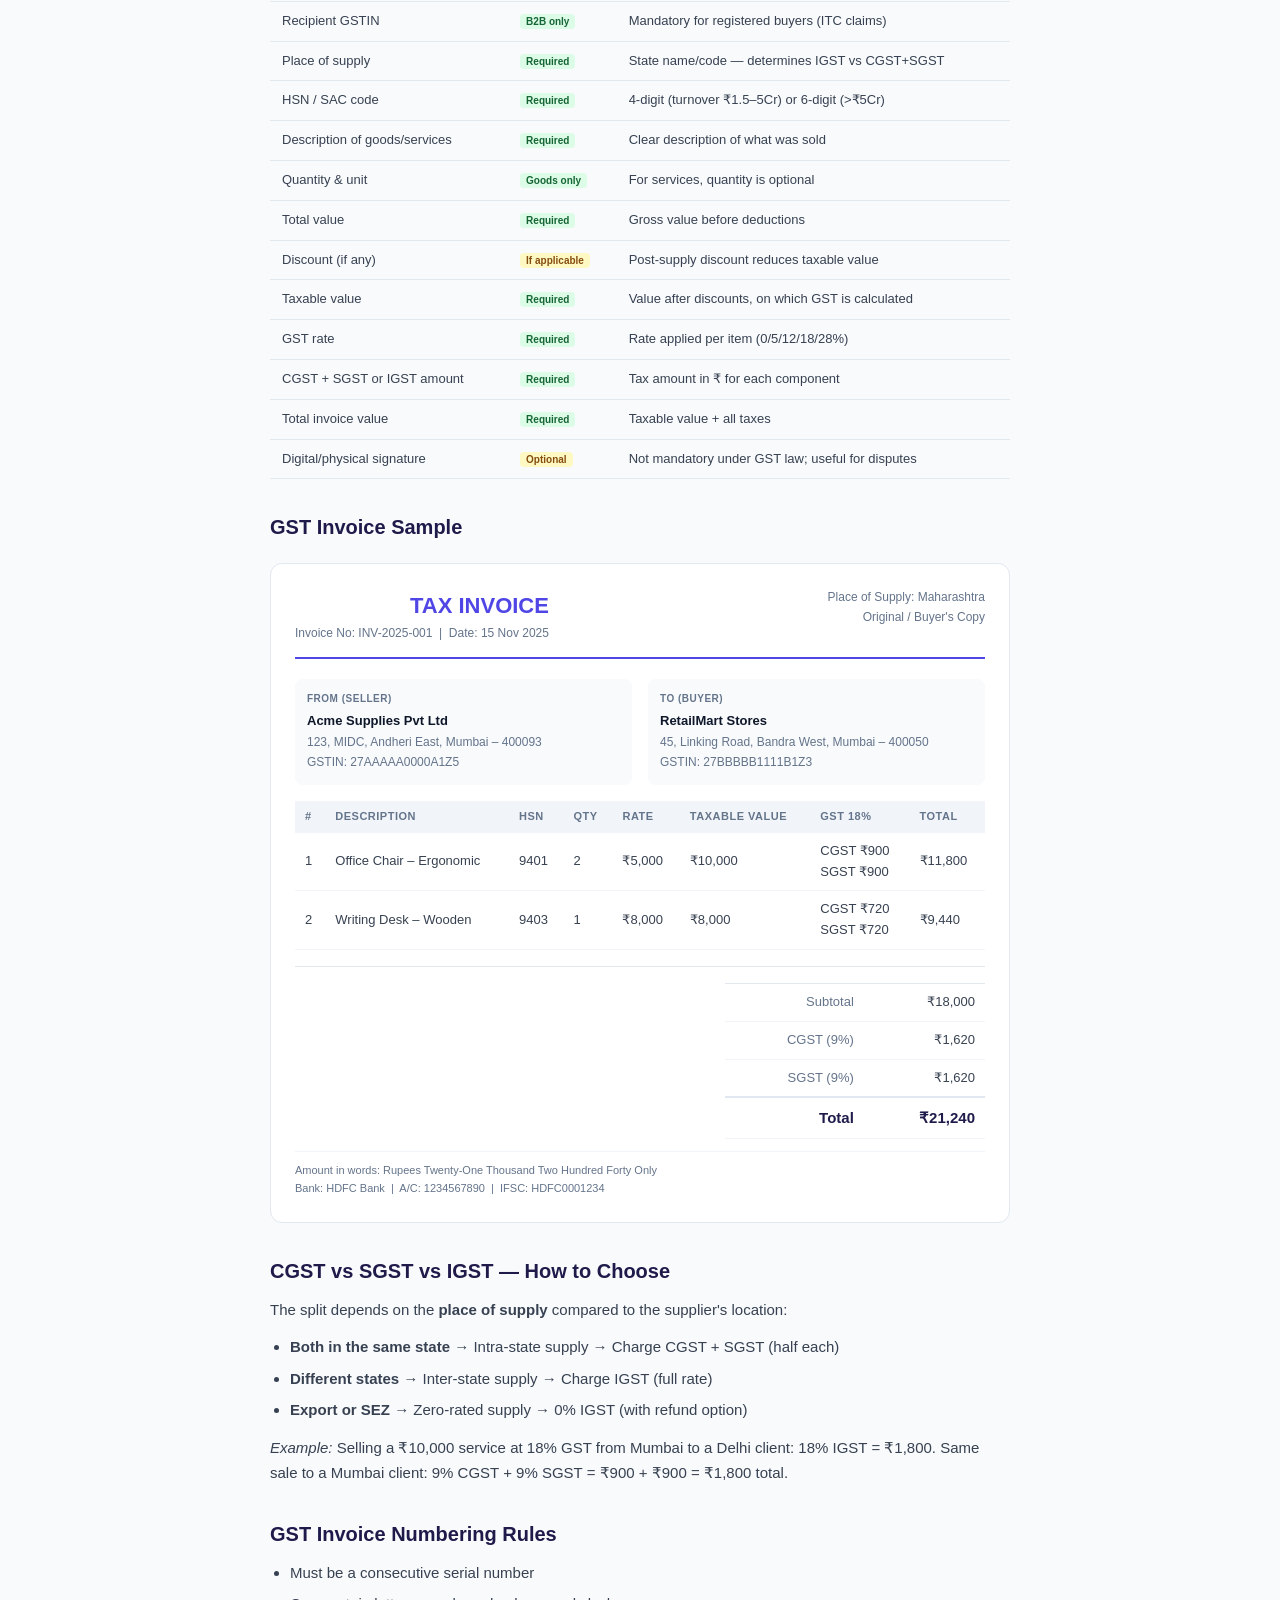
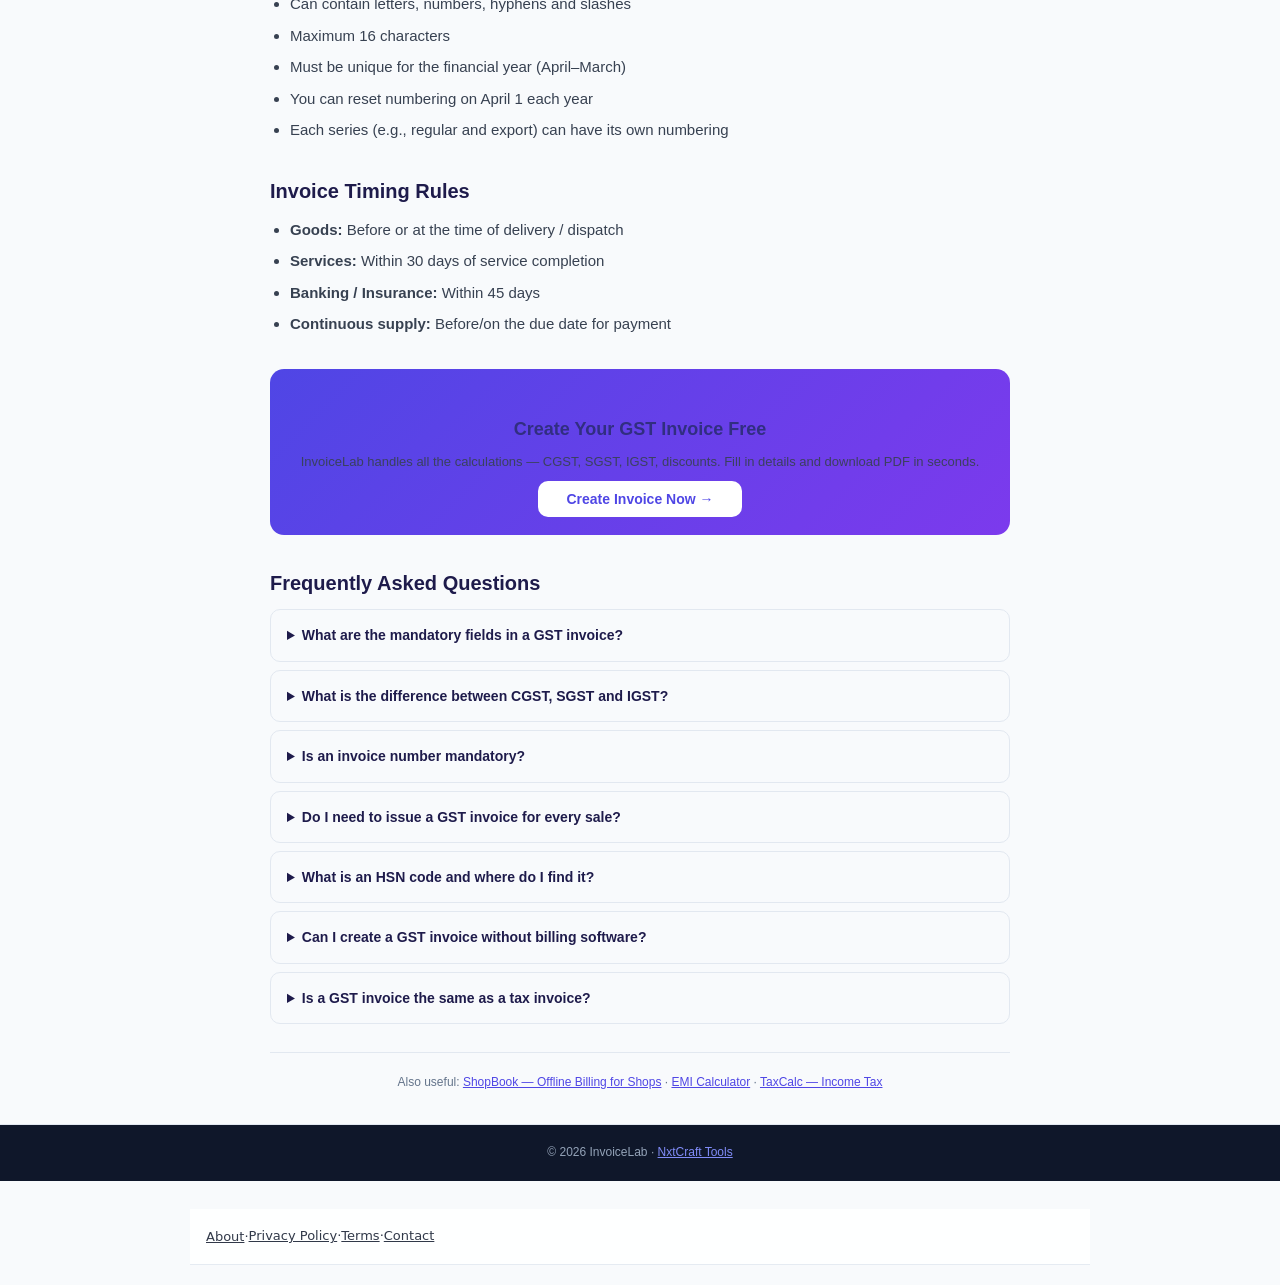
==== commit 0ccee04e: "SEO: keyword titles/descriptions/H1 for PDF tools, how-to sections, 6 PDF guides, full sitemap, og:i" ====
--- a/gst-invoice-guide/index.html
+++ b/gst-invoice-guide/index.html
@@ -4,8 +4,8 @@
 <script>!function(){var t=localStorage.getItem('nc_theme')||(window.matchMedia('(prefers-color-scheme:dark)').matches?'dark':'light');document.documentElement.setAttribute('data-theme',t)}()</script>
 <meta charset="UTF-8">
 <meta name="viewport" content="width=device-width, initial-scale=1.0">
-<title>How to Create a GST Invoice — Complete Guide 2025 | InvoiceKit</title>
-<meta name="description" content="Step-by-step guide to creating a GST invoice in India. Learn mandatory fields, GSTIN format, invoice numbering rules, HSN/SAC codes, GST calculation and free template.">
+<title>How to Create a GST Invoice — Complete Guide 2025 | InvoiceLab</title>
+<meta name="description" content="Step-by-step guide to creating a GST invoice in India. Learn mandatory fields, GSTIN format, invoice numbering rules, HSN/SAC codes.">
 <meta name="keywords" content="how to create gst invoice, gst invoice format, gst invoice mandatory fields, gst invoice example, gst bill format, how to make gst invoice, gst invoice india, gst invoice template free">
 <link rel="canonical" href="https://nxtcraft.github.io/invoicelab/gst-invoice-guide/">
 <meta property="og:title" content="How to Create a GST Invoice — Complete Guide 2025">
@@ -110,6 +110,8 @@
 <link rel="stylesheet" id="nc-dark" href="/assets/nc-dark.css">
 <style id="nc-mobile">@media(max-width:640px){table{display:block;max-width:100%;overflow-x:auto;-webkit-overflow-scrolling:touch}}</style>
 <script async src="https://pagead2.googlesyndication.com/pagead/js/adsbygoogle.js?client=ca-pub-9027849237070207" crossorigin="anonymous"></script>
+<meta property="og:image" content="https://nxtcraft.github.io/og-image.png">
+<script type="application/ld+json">{"@context": "https://schema.org", "@type": "BreadcrumbList", "itemListElement": [{"@type": "ListItem", "position": 1, "name": "Home", "item": "https://nxtcraft.github.io/"}, {"@type": "ListItem", "position": 2, "name": "InvoiceLab", "item": "https://nxtcraft.github.io/invoicelab/"}, {"@type": "ListItem", "position": 3, "name": "How to Create a GST Invoice in India", "item": "https://nxtcraft.github.io/invoicelab/gst-invoice-guide/"}]}</script>
 </head>
 <body>
 
@@ -284,7 +286,7 @@
 
   <div class="cta-box">
     <h3>Create Your GST Invoice Free</h3>
-    <p>InvoiceKit handles all the calculations — CGST, SGST, IGST, discounts. Fill in details and download PDF in seconds.</p>
+    <p>InvoiceLab handles all the calculations — CGST, SGST, IGST, discounts. Fill in details and download PDF in seconds.</p>
     <a href="../">Create Invoice Now →</a>
   </div>
 
@@ -317,7 +319,7 @@
 
   <details class="faq-item">
     <summary>Can I create a GST invoice without billing software?</summary>
-    <p>Yes. You can create a GST invoice in Excel, Word, or using a free online tool like InvoiceKit. The law doesn't require special software — it only requires that all mandatory fields are present and the invoice is retained for 6 years. Free tools are fine for small businesses and freelancers.</p>
+    <p>Yes. You can create a GST invoice in Excel, Word, or using a free online tool like InvoiceLab. The law doesn't require special software — it only requires that all mandatory fields are present and the invoice is retained for 6 years. Free tools are fine for small businesses and freelancers.</p>
   </details>
 
   <details class="faq-item">
@@ -334,7 +336,7 @@
 </div>
 
 <footer style="background:#0f172a; color:#94a3b8; text-align:center; padding:18px; font-size:12px; margin-top:0;">
-  &copy; 2026 InvoiceKit · <a href="https://nxtcraft.github.io/" style="color:#818cf8;">NxtCraft Tools</a>
+  &copy; 2026 InvoiceLab · <a href="https://nxtcraft.github.io/" style="color:#818cf8;">NxtCraft Tools</a>
 </footer>
 
 <script src="/assets/nc-theme.js" defer></script>
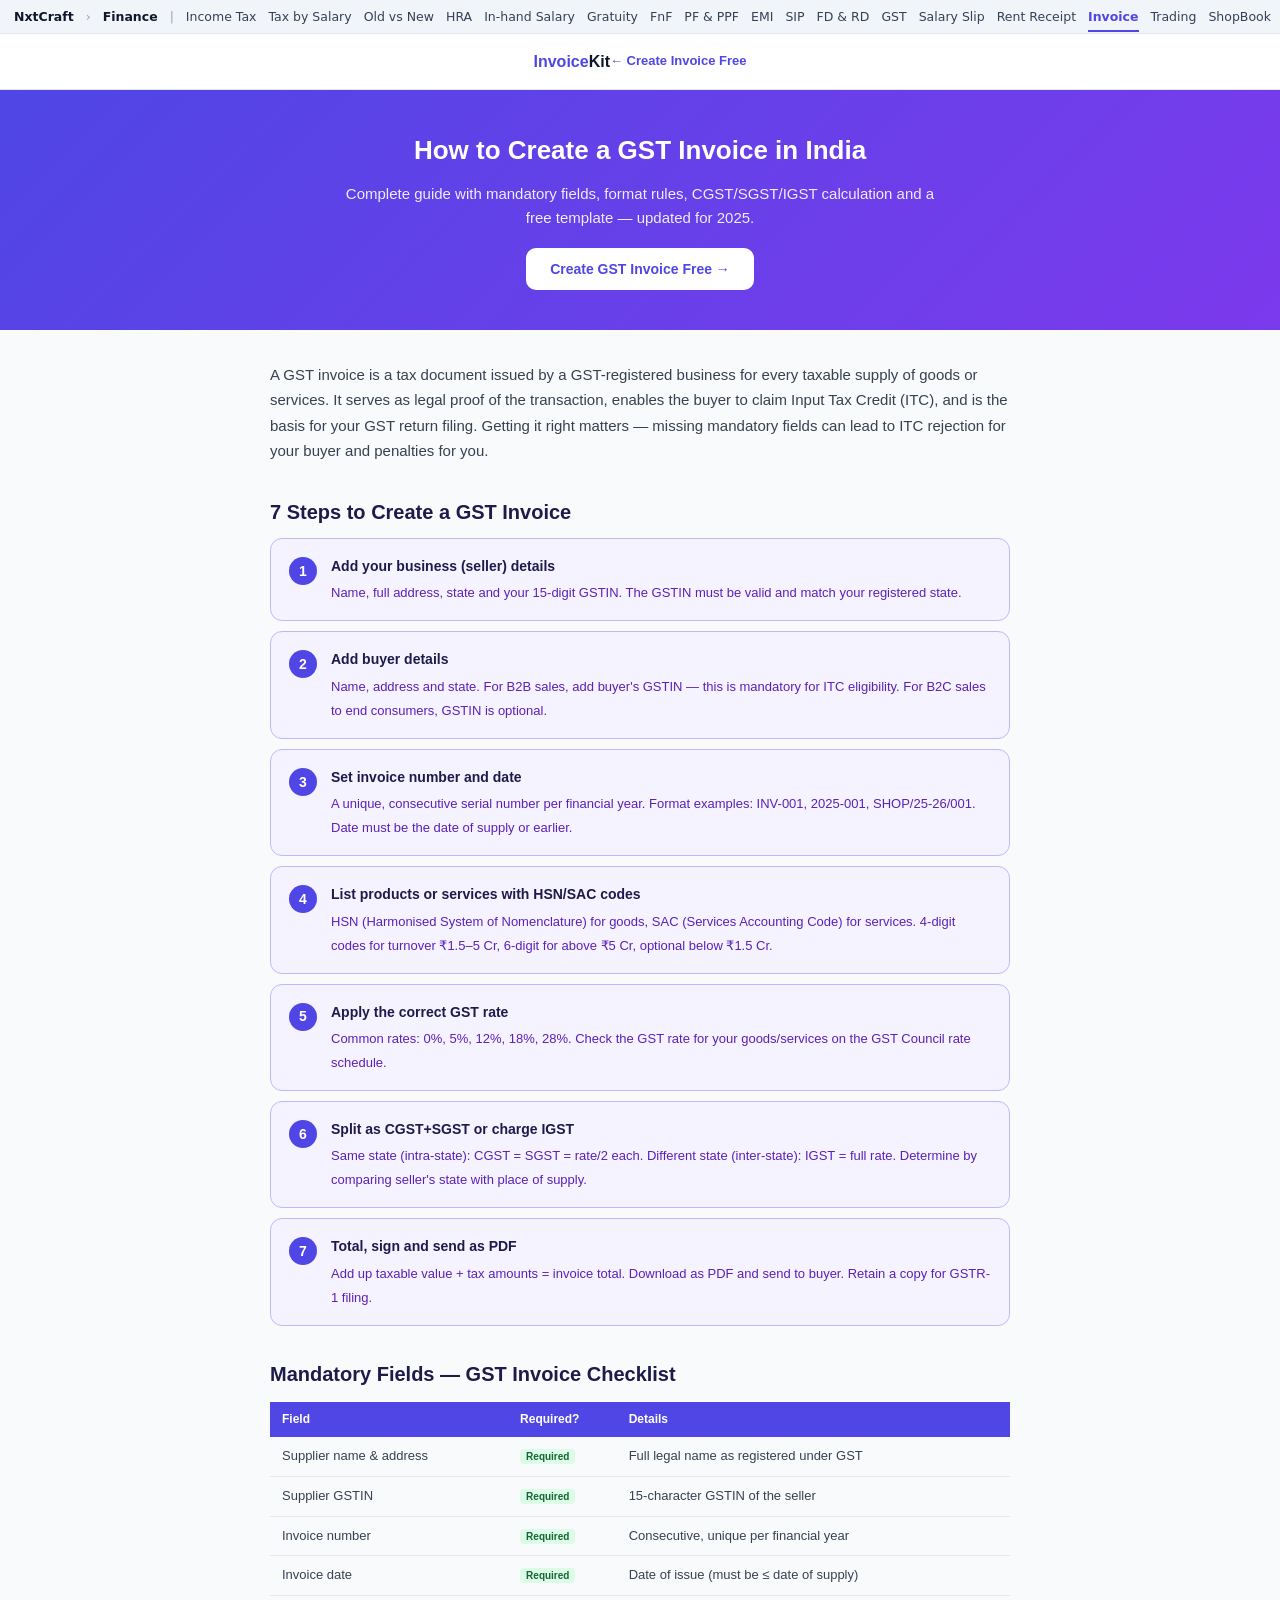
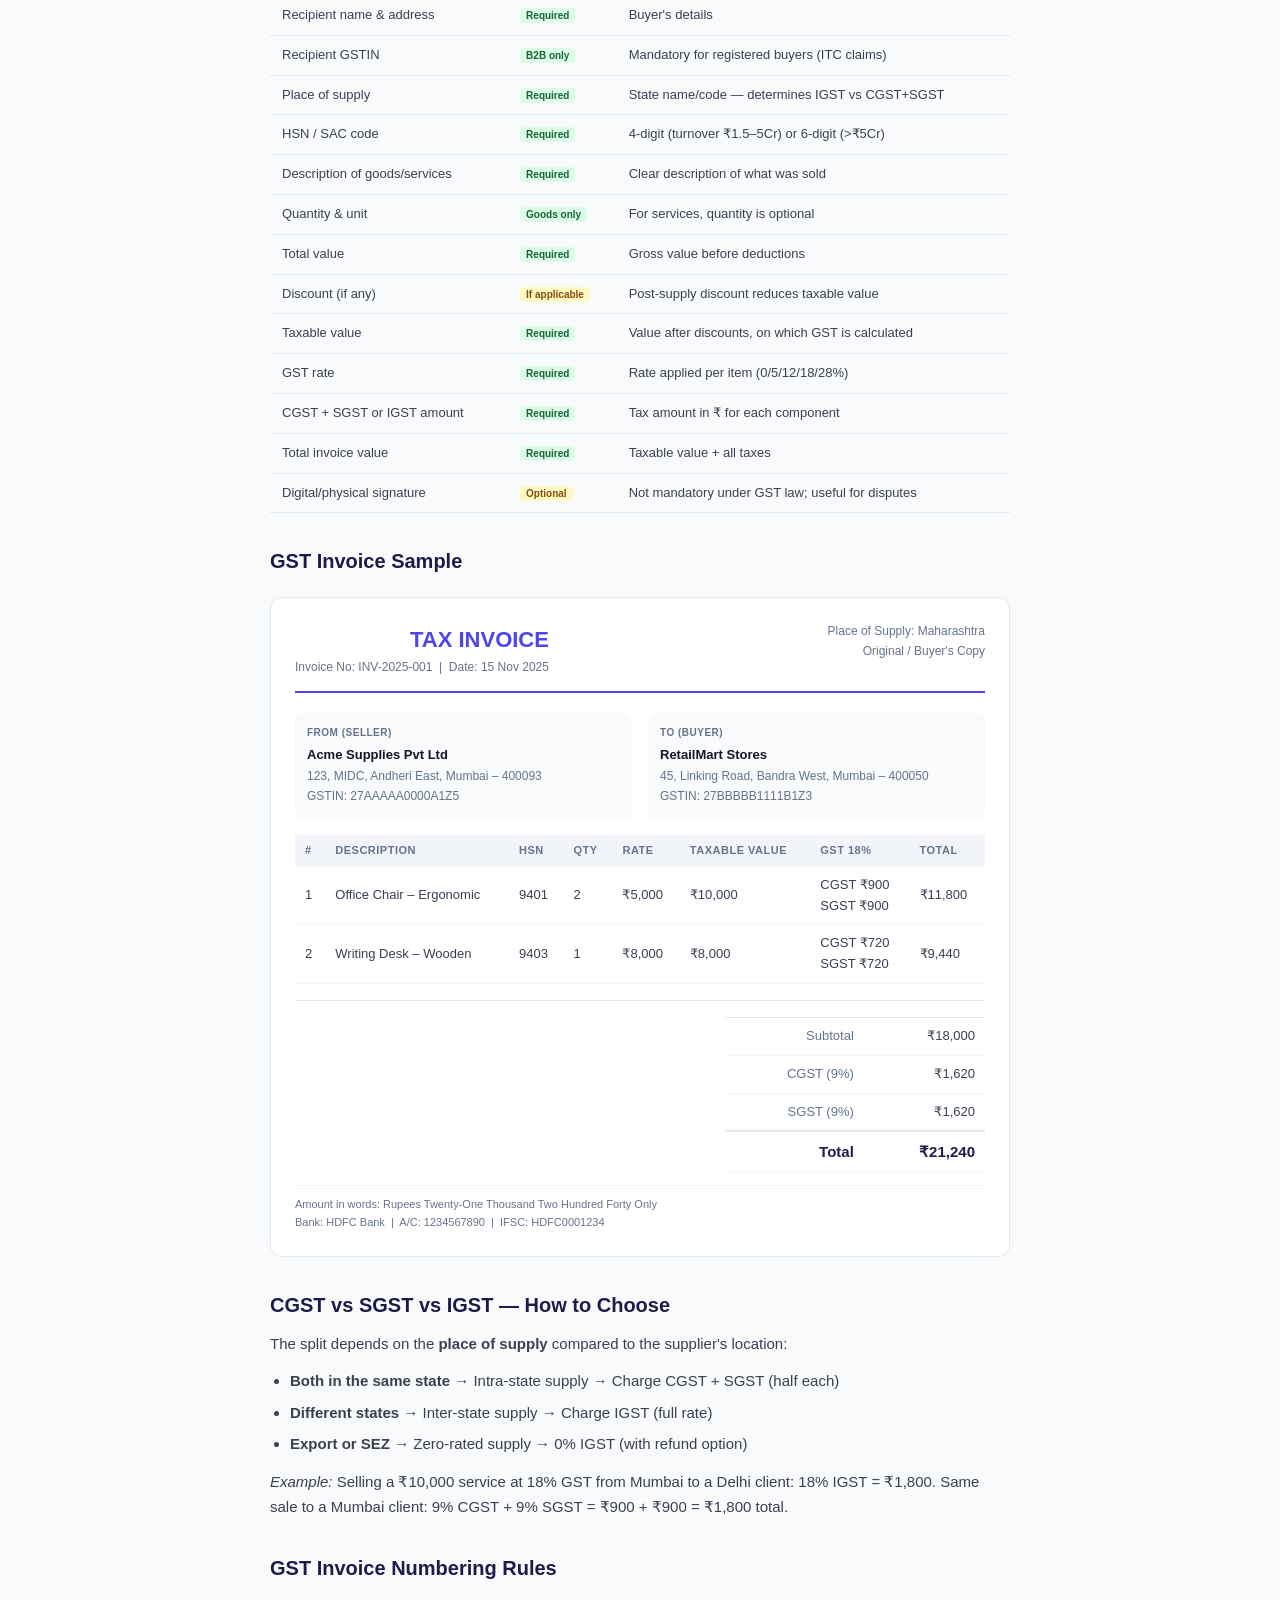
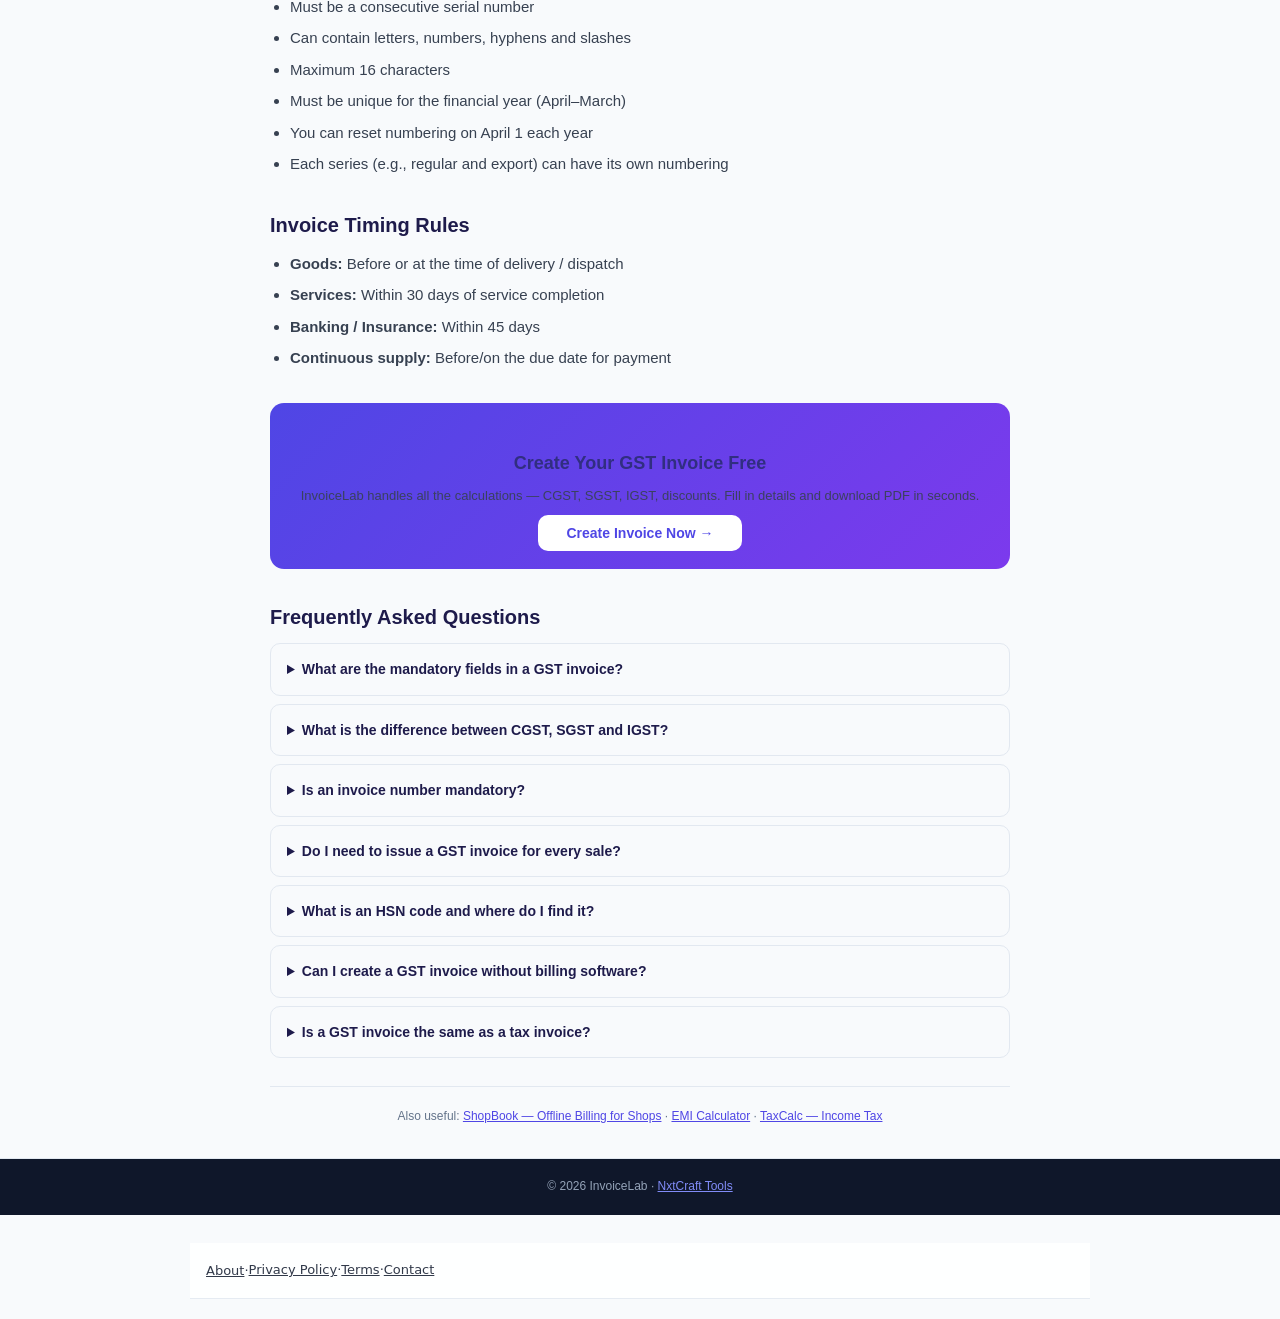
==== commit 25c50f4b: "Organise tools into Finance and PDF & Docs sections Section bar and Home > Section breadcrumbs on ev" ====
--- a/gst-invoice-guide/index.html
+++ b/gst-invoice-guide/index.html
@@ -111,9 +111,9 @@
 <style id="nc-mobile">@media(max-width:640px){table{display:block;max-width:100%;overflow-x:auto;-webkit-overflow-scrolling:touch}}</style>
 <script async src="https://pagead2.googlesyndication.com/pagead/js/adsbygoogle.js?client=ca-pub-9027849237070207" crossorigin="anonymous"></script>
 <meta property="og:image" content="https://nxtcraft.github.io/og-image.png">
-<script type="application/ld+json">{"@context": "https://schema.org", "@type": "BreadcrumbList", "itemListElement": [{"@type": "ListItem", "position": 1, "name": "Home", "item": "https://nxtcraft.github.io/"}, {"@type": "ListItem", "position": 2, "name": "InvoiceLab", "item": "https://nxtcraft.github.io/invoicelab/"}, {"@type": "ListItem", "position": 3, "name": "How to Create a GST Invoice in India", "item": "https://nxtcraft.github.io/invoicelab/gst-invoice-guide/"}]}</script>
+<script type="application/ld+json">{"@context":"https://schema.org","@type":"BreadcrumbList","itemListElement":[{"@type":"ListItem","position":1,"name":"Home","item":"https://nxtcraft.github.io/"},{"@type":"ListItem","position":2,"name":"Finance","item":"https://nxtcraft.github.io/finance/"},{"@type":"ListItem","position":3,"name":"InvoiceLab","item":"https://nxtcraft.github.io/invoicelab/"},{"@type":"ListItem","position":4,"name":"How to Create a GST Invoice in India","item":"https://nxtcraft.github.io/invoicelab/gst-invoice-guide/"}]}</script>
 </head>
-<body>
+<body><!-- nc-sec --><div class="nc-sec" role="navigation" aria-label="Finance tools"><style>.nc-sec{background:#f1f5f9;border-bottom:1px solid #e2e8f0;font:500 12.5px/1.2 system-ui,-apple-system,"Segoe UI",sans-serif;display:flex;align-items:center;gap:12px;padding:0 14px;min-height:34px;overflow-x:auto;white-space:nowrap;scrollbar-width:none;position:relative;z-index:30;box-sizing:border-box;margin:0;text-align:left}.nc-sec::-webkit-scrollbar{display:none}.nc-sec a{color:#334155!important;text-decoration:none!important;padding:8px 0;background:none!important}.nc-sec a:hover{color:#4f46e5!important}.nc-sec .nc-b{font-weight:700;color:#0f172a!important}.nc-sec .nc-s{color:#94a3b8}.nc-sec a[aria-current="page"]{color:#4f46e5!important;font-weight:700;box-shadow:inset 0 -2px #4f46e5}@media print{.nc-sec{display:none!important}}</style><a class="nc-b" href="https://nxtcraft.github.io/">NxtCraft</a><span class="nc-s">›</span><a class="nc-b" href="https://nxtcraft.github.io/finance/">Finance</a><span class="nc-s">|</span><a href="https://nxtcraft.github.io/taxcalc/">Income Tax</a><a href="https://nxtcraft.github.io/taxcalc/salary/">Tax by Salary</a><a href="https://nxtcraft.github.io/taxcalc/regime/">Old vs New</a><a href="https://nxtcraft.github.io/taxcalc/hra/">HRA</a><a href="https://nxtcraft.github.io/taxcalc/take-home/">In-hand Salary</a><a href="https://nxtcraft.github.io/gratuity/">Gratuity</a><a href="https://nxtcraft.github.io/gratuity/fnf/">FnF</a><a href="https://nxtcraft.github.io/pfcalc/">PF &amp; PPF</a><a href="https://nxtcraft.github.io/emicalc/">EMI</a><a href="https://nxtcraft.github.io/sipcalc/">SIP</a><a href="https://nxtcraft.github.io/fdcalc/">FD &amp; RD</a><a href="https://nxtcraft.github.io/gstcalc/">GST</a><a href="https://nxtcraft.github.io/salaryslip/">Salary Slip</a><a href="https://nxtcraft.github.io/rentreceipt/">Rent Receipt</a><a href="https://nxtcraft.github.io/invoicelab/" aria-current="page">Invoice</a><a href="https://nxtcraft.github.io/tradecalc/">Trading</a><a href="https://nxtcraft.github.io/shopbook/">ShopBook</a></div><!-- /nc-sec -->
 
 <nav>
   <div style="display:flex; align-items:center; justify-content:space-between; max-width:1100px; margin:0 auto; padding:0 20px; height:52px;">
